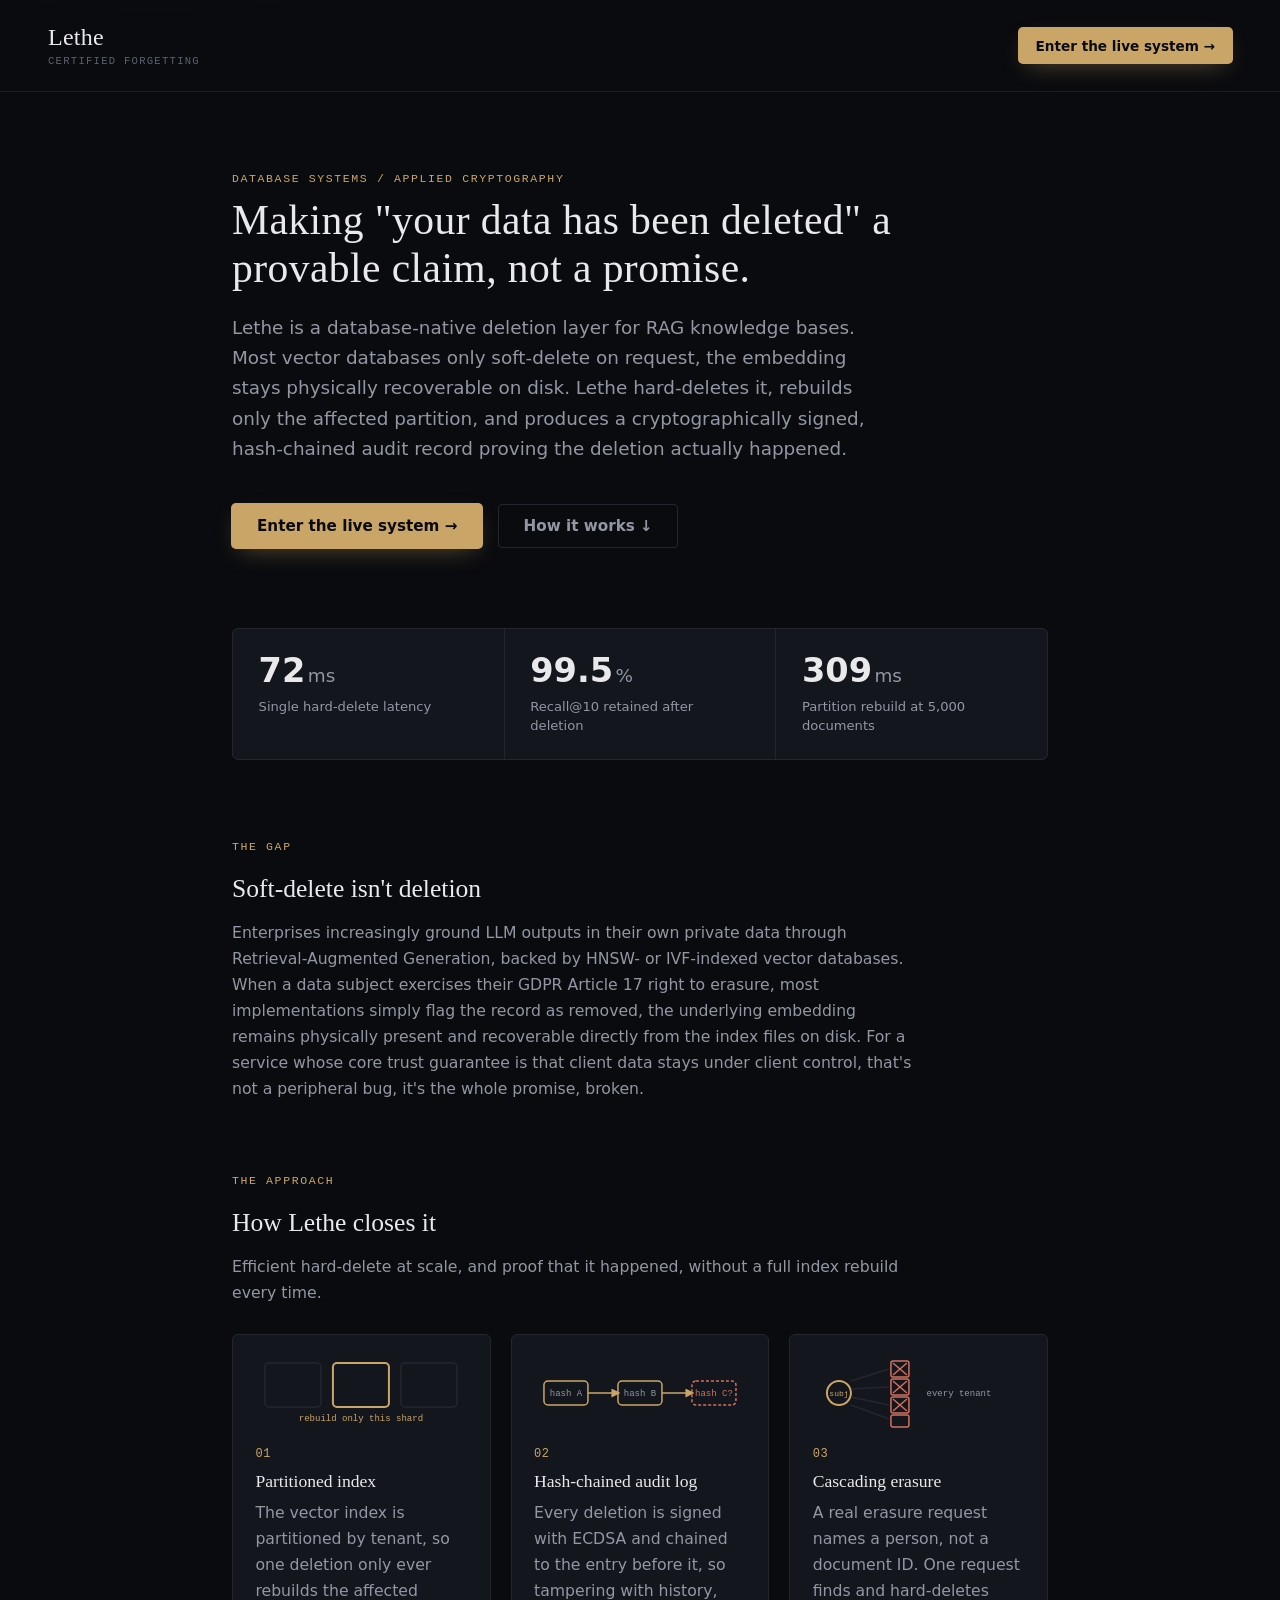
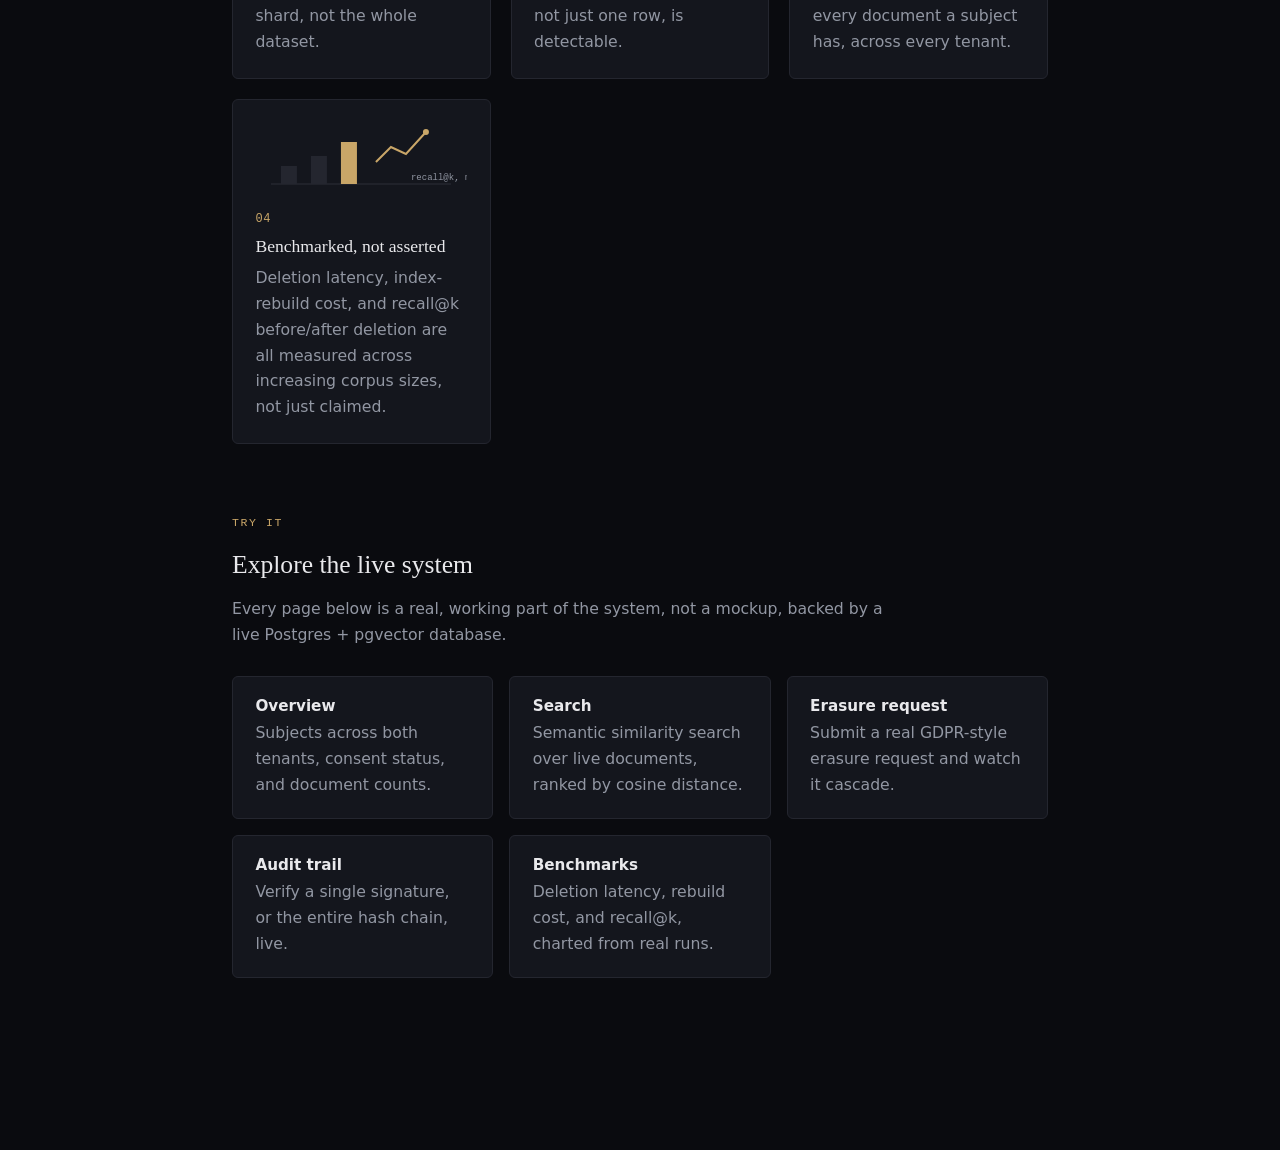
==== portfolio-demo/index.html @ 20ae3691 "Add visual hash chain, dramatic erasure flow, search prompts, chart explanations; add static mocked-" ====
<!DOCTYPE html>
<html lang="en">
<head>
<meta charset="UTF-8" />
<title>Lethe — Certified Forgetting</title>
<link rel="stylesheet" href="style.css" />
<style>
  html {
    scroll-behavior: smooth;
  }

  body {
    display: block;
  }

  #how-it-works {
    scroll-margin-top: 2rem;
  }

  .landing-bar {
    display: flex;
    justify-content: space-between;
    align-items: center;
    padding: 1.5rem 3rem;
    border-bottom: 1px solid var(--border-soft);
  }

  .landing-bar .brand-tag {
    border-top: none;
    padding-top: 0;
    margin-top: 0.25rem;
  }

  .landing {
    max-width: 880px;
    margin: 0 auto;
    padding: 5rem 2rem 6rem;
  }

  .landing h1 {
    font-size: 2.6rem;
    line-height: 1.15;
    margin-bottom: 1.25rem;
  }

  .landing .lede {
    font-size: 1.15rem;
    line-height: 1.65;
    color: var(--text-dim);
    max-width: 640px;
    margin-bottom: 2.5rem;
  }

  .cta-row {
    display: flex;
    gap: 1rem;
    align-items: center;
    margin-bottom: 5rem;
  }

  .cta-row button {
    padding: 0.75rem 1.5rem;
    font-size: 0.95rem;
  }

  .cta-primary {
    background: var(--accent) !important;
    color: #0a0b0f !important;
    border-color: var(--accent) !important;
    font-weight: 700 !important;
    box-shadow: 0 0 0 1px var(--accent), 0 8px 24px -8px rgba(201, 166, 104, 0.45);
    transition: transform 0.15s, box-shadow 0.15s;
  }

  .cta-primary:hover {
    transform: translateY(-1px);
    box-shadow: 0 0 0 1px var(--accent), 0 12px 28px -8px rgba(201, 166, 104, 0.6);
  }

  .cta-primary .arrow {
    display: inline-block;
    transition: transform 0.15s;
  }

  .cta-primary:hover .arrow {
    transform: translateX(3px);
  }

  .eyebrow {
    font-family: var(--font-mono);
    font-size: 0.72rem;
    letter-spacing: 0.14em;
    text-transform: uppercase;
    color: var(--accent);
    margin-bottom: 0.75rem;
  }

  .landing section {
    margin-bottom: 4.5rem;
  }

  .landing section h2 {
    font-family: var(--font-display);
    font-weight: 500;
    font-size: 1.6rem;
    margin-bottom: 1rem;
  }

  .landing section p {
    color: var(--text-dim);
    line-height: 1.65;
    font-size: 0.98rem;
    max-width: 680px;
  }

  .concept-grid {
    display: grid;
    grid-template-columns: repeat(auto-fit, minmax(220px, 1fr));
    gap: 1.25rem;
    margin-top: 1.75rem;
  }

  .concept-card {
    background: var(--panel);
    border: 1px solid var(--border);
    border-radius: 6px;
    padding: 1.4rem;
  }

  .concept-card .num {
    font-family: var(--font-mono);
    font-size: 0.75rem;
    color: var(--accent);
    letter-spacing: 0.05em;
  }

  .concept-card h3 {
    font-family: var(--font-display);
    font-weight: 500;
    font-size: 1.1rem;
    margin: 0.6rem 0 0.5rem;
  }

  .concept-card p {
    font-size: 0.88rem;
    color: var(--text-dim);
    margin: 0;
  }

  .concept-diagram {
    width: 100%;
    height: 72px;
    margin-bottom: 0.9rem;
  }

  .page-grid {
    display: grid;
    grid-template-columns: repeat(auto-fit, minmax(240px, 1fr));
    gap: 1rem;
    margin-top: 1.75rem;
  }

  .page-card {
    display: block;
    background: var(--panel);
    border: 1px solid var(--border);
    border-radius: 6px;
    padding: 1.25rem 1.4rem;
    text-decoration: none;
    transition: border-color 0.15s, transform 0.15s;
  }

  .page-card:hover {
    border-color: var(--accent-dim);
    transform: translateY(-1px);
  }

  .page-card h3 {
    font-family: var(--font-body);
    font-size: 0.95rem;
    font-weight: 600;
    color: var(--text);
    margin: 0 0 0.35rem;
  }

  .page-card p {
    font-size: 0.83rem;
    color: var(--text-dim);
    margin: 0;
    line-height: 1.5;
  }

  .stat-row {
    display: grid;
    grid-template-columns: repeat(auto-fit, minmax(180px, 1fr));
    gap: 1px;
    background: var(--border);
    border: 1px solid var(--border);
    border-radius: 6px;
    overflow: hidden;
    margin-bottom: 5rem;
  }

  .stat-tile {
    background: var(--panel);
    padding: 1.5rem 1.6rem;
  }

  .stat-value {
    font-family: var(--font-body);
    font-weight: 600;
    font-size: 2.1rem;
    color: var(--text);
    line-height: 1.1;
  }

  .stat-value .stat-unit {
    font-size: 1.15rem;
    color: var(--text-dim);
    font-weight: 500;
    margin-left: 0.15rem;
  }

  .stat-label {
    font-size: 0.82rem;
    color: var(--text-dim);
    margin-top: 0.5rem;
    line-height: 1.4;
  }

</style>
</head>
<body>
<div class="landing-bar">
  <div>
    <div class="brand-name">Lethe</div>
    <div class="brand-tag">Certified Forgetting</div>
  </div>
  <button class="cta-primary" onclick="window.location.href='overview.html'">Enter the live system <span class="arrow">→</span></button>
</div>

<div class="landing">
  <div class="eyebrow">Database systems / applied cryptography</div>
  <h1>Making "your data has been deleted" a provable claim, not a promise.</h1>
  <p class="lede">
    Lethe is a database-native deletion layer for RAG knowledge bases. Most vector databases only
    soft-delete on request, the embedding stays physically recoverable on disk. Lethe hard-deletes
    it, rebuilds only the affected partition, and produces a cryptographically signed, hash-chained
    audit record proving the deletion actually happened.
  </p>
  <div class="cta-row">
    <button class="cta-primary" onclick="window.location.href='overview.html'">Enter the live system <span class="arrow">→</span></button>
    <button class="secondary" onclick="window.location.href='#how-it-works'">How it works ↓</button>
  </div>

  <div class="stat-row">
    <div class="stat-tile">
      <div class="stat-value">72<span class="stat-unit">ms</span></div>
      <div class="stat-label">Single hard-delete latency</div>
    </div>
    <div class="stat-tile">
      <div class="stat-value">99.5<span class="stat-unit">%</span></div>
      <div class="stat-label">Recall@10 retained after deletion</div>
    </div>
    <div class="stat-tile">
      <div class="stat-value">309<span class="stat-unit">ms</span></div>
      <div class="stat-label">Partition rebuild at 5,000 documents</div>
    </div>
  </div>

  <section>
    <div class="eyebrow">The gap</div>
    <h2>Soft-delete isn't deletion</h2>
    <p>
      Enterprises increasingly ground LLM outputs in their own private data through
      Retrieval-Augmented Generation, backed by HNSW- or IVF-indexed vector databases. When a data
      subject exercises their GDPR Article 17 right to erasure, most implementations simply flag the
      record as removed, the underlying embedding remains physically present and recoverable
      directly from the index files on disk. For a service whose core trust guarantee is that client
      data stays under client control, that's not a peripheral bug, it's the whole promise, broken.
    </p>
  </section>

  <section id="how-it-works">
    <div class="eyebrow">The approach</div>
    <h2>How Lethe closes it</h2>
    <p>
      Efficient hard-delete at scale, and proof that it happened, without a full index rebuild every
      time.
    </p>
    <div class="concept-grid">
      <div class="concept-card">
        <svg class="concept-diagram" viewBox="0 0 200 72" fill="none">
          <rect x="4" y="6" width="56" height="44" rx="4" style="stroke:var(--border);stroke-width:1.5" />
          <rect x="72" y="6" width="56" height="44" rx="4" style="stroke:var(--accent);stroke-width:2" />
          <rect x="140" y="6" width="56" height="44" rx="4" style="stroke:var(--border);stroke-width:1.5" />
          <text x="100" y="64" text-anchor="middle" font-size="9" style="fill:var(--accent);font-family:var(--font-mono)">rebuild only this shard</text>
        </svg>
        <div class="num">01</div>
        <h3>Partitioned index</h3>
        <p>The vector index is partitioned by tenant, so one deletion only ever rebuilds the affected shard, not the whole dataset.</p>
      </div>
      <div class="concept-card">
        <svg class="concept-diagram" viewBox="0 0 200 72" fill="none">
          <rect x="4" y="24" width="44" height="24" rx="4" style="stroke:var(--accent);stroke-width:1.5" />
          <text x="26" y="39" text-anchor="middle" font-size="9" style="fill:var(--text-dim);font-family:var(--font-mono)">hash A</text>
          <line x1="48" y1="36" x2="76" y2="36" style="stroke:var(--accent);stroke-width:1.5" marker-end="url(#arrow2)" />
          <rect x="78" y="24" width="44" height="24" rx="4" style="stroke:var(--accent);stroke-width:1.5" />
          <text x="100" y="39" text-anchor="middle" font-size="9" style="fill:var(--text-dim);font-family:var(--font-mono)">hash B</text>
          <line x1="122" y1="36" x2="150" y2="36" style="stroke:var(--accent);stroke-width:1.5" marker-end="url(#arrow2)" />
          <rect x="152" y="24" width="44" height="24" rx="4" style="stroke:var(--bad);stroke-width:1.5;stroke-dasharray:3 2" />
          <text x="174" y="39" text-anchor="middle" font-size="9" style="fill:var(--bad);font-family:var(--font-mono)">hash C?</text>
          <defs>
            <marker id="arrow2" markerWidth="6" markerHeight="6" refX="3" refY="3" orient="auto">
              <path d="M0,0 L6,3 L0,6 Z" style="fill:var(--accent)" />
            </marker>
          </defs>
        </svg>
        <div class="num">02</div>
        <h3>Hash-chained audit log</h3>
        <p>Every deletion is signed with ECDSA and chained to the entry before it, so tampering with history, not just one row, is detectable.</p>
      </div>
      <div class="concept-card">
        <svg class="concept-diagram" viewBox="0 0 200 72" fill="none">
          <circle cx="20" cy="36" r="12" style="stroke:var(--accent);stroke-width:2" />
          <text x="20" y="39" text-anchor="middle" font-size="8" style="fill:var(--accent);font-family:var(--font-mono)">subj</text>
          <line x1="32" y1="24" x2="70" y2="12" style="stroke:var(--border);stroke-width:1.5" />
          <line x1="32" y1="32" x2="70" y2="30" style="stroke:var(--border);stroke-width:1.5" />
          <line x1="32" y1="40" x2="70" y2="48" style="stroke:var(--border);stroke-width:1.5" />
          <line x1="32" y1="48" x2="70" y2="62" style="stroke:var(--border);stroke-width:1.5" />
          <g style="stroke:var(--bad);stroke-width:1.5">
            <rect x="72" y="4" width="18" height="16" rx="2" />
            <rect x="72" y="22" width="18" height="16" rx="2" />
            <rect x="72" y="40" width="18" height="16" rx="2" />
            <rect x="72" y="58" width="18" height="12" rx="2" />
          </g>
          <g style="stroke:var(--bad);stroke-width:1.5">
            <line x1="74" y1="6" x2="88" y2="18" /><line x1="88" y1="6" x2="74" y2="18" />
            <line x1="74" y1="24" x2="88" y2="36" /><line x1="88" y1="24" x2="74" y2="36" />
            <line x1="74" y1="42" x2="88" y2="54" /><line x1="88" y1="42" x2="74" y2="54" />
          </g>
          <text x="140" y="39" text-anchor="middle" font-size="9" style="fill:var(--text-dim);font-family:var(--font-mono)">every tenant</text>
        </svg>
        <div class="num">03</div>
        <h3>Cascading erasure</h3>
        <p>A real erasure request names a person, not a document ID. One request finds and hard-deletes every document a subject has, across every tenant.</p>
      </div>
      <div class="concept-card">
        <svg class="concept-diagram" viewBox="0 0 200 72" fill="none">
          <line x1="10" y1="62" x2="190" y2="62" style="stroke:var(--border);stroke-width:1.5" />
          <rect x="20" y="44" width="16" height="18" style="fill:var(--border)" />
          <rect x="50" y="34" width="16" height="28" style="fill:var(--border)" />
          <rect x="80" y="20" width="16" height="42" style="fill:var(--accent)" />
          <path d="M115 40 L130 25 L145 32 L165 10" style="stroke:var(--accent);stroke-width:2" />
          <circle cx="165" cy="10" r="3" style="fill:var(--accent)" />
          <text x="150" y="58" font-size="9" style="fill:var(--text-dim);font-family:var(--font-mono)">recall@k, measured</text>
        </svg>
        <div class="num">04</div>
        <h3>Benchmarked, not asserted</h3>
        <p>Deletion latency, index-rebuild cost, and recall@k before/after deletion are all measured across increasing corpus sizes, not just claimed.</p>
      </div>
    </div>
  </section>

  <section>
    <div class="eyebrow">Try it</div>
    <h2>Explore the live system</h2>
    <p>Every page below is a real, working part of the system, not a mockup, backed by a live Postgres + pgvector database.</p>
    <div class="page-grid">
      <a class="page-card" href="overview.html">
        <h3>Overview</h3>
        <p>Subjects across both tenants, consent status, and document counts.</p>
      </a>
      <a class="page-card" href="search.html">
        <h3>Search</h3>
        <p>Semantic similarity search over live documents, ranked by cosine distance.</p>
      </a>
      <a class="page-card" href="erasure.html">
        <h3>Erasure request</h3>
        <p>Submit a real GDPR-style erasure request and watch it cascade.</p>
      </a>
      <a class="page-card" href="audit.html">
        <h3>Audit trail</h3>
        <p>Verify a single signature, or the entire hash chain, live.</p>
      </a>
      <a class="page-card" href="benchmarks.html">
        <h3>Benchmarks</h3>
        <p>Deletion latency, rebuild cost, and recall@k, charted from real runs.</p>
      </a>
    </div>
  </section>
</div>
</body>
</html>
---- portfolio-demo/style.css ----
:root {
  --bg: #0a0b0f;
  --bg-elevated: #111319;
  --panel: #14161d;
  --border: #24262f;
  --border-soft: #1b1d25;
  --text: #e9e9ec;
  --text-dim: #9297a3;
  --text-faint: #5c6170;
  --accent: #c9a668;
  --accent-dim: #8a7248;
  --accent-soft: rgba(201, 166, 104, 0.12);
  --accent-soft-strong: rgba(201, 166, 104, 0.2);
  --good: #6fbf8e;
  --good-soft: rgba(111, 191, 142, 0.12);
  --bad: #d1705f;
  --bad-soft: rgba(209, 112, 95, 0.12);
  --unknown: #7c8394;

  --font-display: ui-serif, Georgia, "Iowan Old Style", "Times New Roman", serif;
  --font-body: -apple-system, "Segoe UI", system-ui, sans-serif;
  --font-mono: ui-monospace, "Cascadia Mono", "SF Mono", Consolas, monospace;
}

* {
  box-sizing: border-box;
}

html, body {
  min-height: 100%;
}

body {
  margin: 0;
  background:
    radial-gradient(ellipse 900px 500px at 12% -10%, rgba(201, 166, 104, 0.05), transparent 60%),
    var(--bg);
  color: var(--text);
  font-family: var(--font-body);
  display: flex;
  min-height: 100vh;
}

/* Sidebar */

.sidebar {
  width: 232px;
  flex-shrink: 0;
  border-right: 1px solid var(--border-soft);
  background: var(--bg-elevated);
  position: sticky;
  top: 0;
  align-self: flex-start;
  height: 100vh;
  padding: 1.75rem 1.5rem;
  display: flex;
  flex-direction: column;
  gap: 2.5rem;
}

.brand-link {
  text-decoration: none;
}

.brand-name {
  font-family: var(--font-display);
  font-size: 1.5rem;
  color: var(--text);
  letter-spacing: 0.01em;
  transition: color 0.15s;
}

.brand-link:hover .brand-name {
  color: var(--accent);
}

.brand-tag {
  font-family: var(--font-mono);
  font-size: 0.66rem;
  letter-spacing: 0.12em;
  text-transform: uppercase;
  color: var(--text-faint);
  margin-top: 0.4rem;
  padding-top: 0.6rem;
  border-top: 1px solid var(--border-soft);
}

nav.side-nav {
  display: flex;
  flex-direction: column;
  gap: 0.15rem;
}

nav.side-nav a {
  color: var(--text-dim);
  text-decoration: none;
  font-size: 0.87rem;
  padding: 0.5rem 0.7rem;
  border-radius: 4px;
  border-left: 2px solid transparent;
  transition: color 0.15s, border-color 0.15s, background 0.15s;
}

nav.side-nav a:hover {
  color: var(--text);
  background: var(--panel);
}

nav.side-nav a.active {
  color: var(--accent);
  border-left-color: var(--accent);
  background: var(--accent-soft);
}

/* Main content */

main {
  flex: 1;
  min-width: 0;
  padding: 3rem 3rem 4rem;
  max-width: 960px;
}

h1 {
  font-family: var(--font-display);
  font-weight: 500;
  font-size: 1.6rem;
  margin: 0 0 0.4rem;
  letter-spacing: 0.01em;
}

p.subtitle {
  color: var(--text-dim);
  margin: 0 0 2rem;
  font-size: 0.95rem;
  max-width: 620px;
  line-height: 1.55;
}

.panel {
  background: var(--panel);
  border: 1px solid var(--border);
  border-radius: 6px;
  padding: 1.5rem;
  margin-bottom: 1.5rem;
}

.panel h2 {
  font-family: var(--font-display);
  font-weight: 500;
  font-size: 1.05rem;
  margin: 0 0 1rem;
  color: var(--text);
}

/* Tables */

table {
  width: 100%;
  border-collapse: collapse;
}

th {
  text-align: left;
  font-family: var(--font-body);
  font-size: 0.7rem;
  letter-spacing: 0.08em;
  text-transform: uppercase;
  color: var(--text-faint);
  font-weight: 600;
  padding: 0 0.6rem 0.6rem;
  border-bottom: 1px solid var(--border);
}

td {
  padding: 0.65rem 0.6rem;
  border-bottom: 1px solid var(--border-soft);
  font-size: 0.88rem;
  word-break: break-all;
  vertical-align: top;
}

td.mono, span.mono {
  font-family: var(--font-mono);
  font-size: 0.78rem;
  color: var(--text-dim);
}

tr:last-child td {
  border-bottom: none;
}

/* Form controls */

select, input[type="text"] {
  background: var(--bg-elevated);
  color: var(--text);
  border: 1px solid var(--border);
  border-radius: 4px;
  padding: 0.55rem 0.75rem;
  font-size: 0.88rem;
  font-family: var(--font-body);
}

select:focus, input[type="text"]:focus {
  outline: none;
  border-color: var(--accent-dim);
}

button {
  font-family: var(--font-body);
  font-size: 0.85rem;
  font-weight: 600;
  padding: 0.55rem 1rem;
  border-radius: 4px;
  border: 1px solid var(--accent-dim);
  background: var(--accent-soft);
  color: var(--accent);
  cursor: pointer;
  transition: background 0.15s, border-color 0.15s;
}

button:hover {
  background: var(--accent-soft-strong);
}

button.secondary {
  background: transparent;
  border-color: var(--border);
  color: var(--text-dim);
}

button.secondary:hover {
  border-color: var(--text-faint);
  color: var(--text);
}

button.danger {
  background: transparent;
  border-color: var(--bad);
  color: var(--bad);
}

button.danger:hover {
  background: var(--bad-soft);
}

/* Status badges: a small dot, not a filled pill */

.badge {
  display: inline-flex;
  align-items: center;
  gap: 0.4rem;
  font-family: var(--font-body);
  font-size: 0.78rem;
  font-weight: 600;
  letter-spacing: 0.01em;
  color: var(--text-dim);
}

.badge::before {
  content: "";
  width: 6px;
  height: 6px;
  border-radius: 50%;
  background: var(--unknown);
  flex-shrink: 0;
}

.badge.good {
  color: var(--good);
}

.badge.good::before {
  background: var(--good);
}

.badge.bad {
  color: var(--bad);
}

.badge.bad::before {
  background: var(--bad);
}

.badge.unknown {
  color: var(--text-faint);
}

.badge.unknown::before {
  background: var(--text-faint);
}

.status-line {
  color: var(--text-dim);
  font-size: 0.85rem;
  margin-top: 0.85rem;
}

.status-line a {
  color: var(--accent);
}

canvas {
  max-width: 100%;
}

.form-row {
  display: flex;
  gap: 0.75rem;
  align-items: center;
  flex-wrap: wrap;
  margin-bottom: 0.9rem;
}

.form-row input[type="text"] {
  flex: 1;
  min-width: 240px;
}
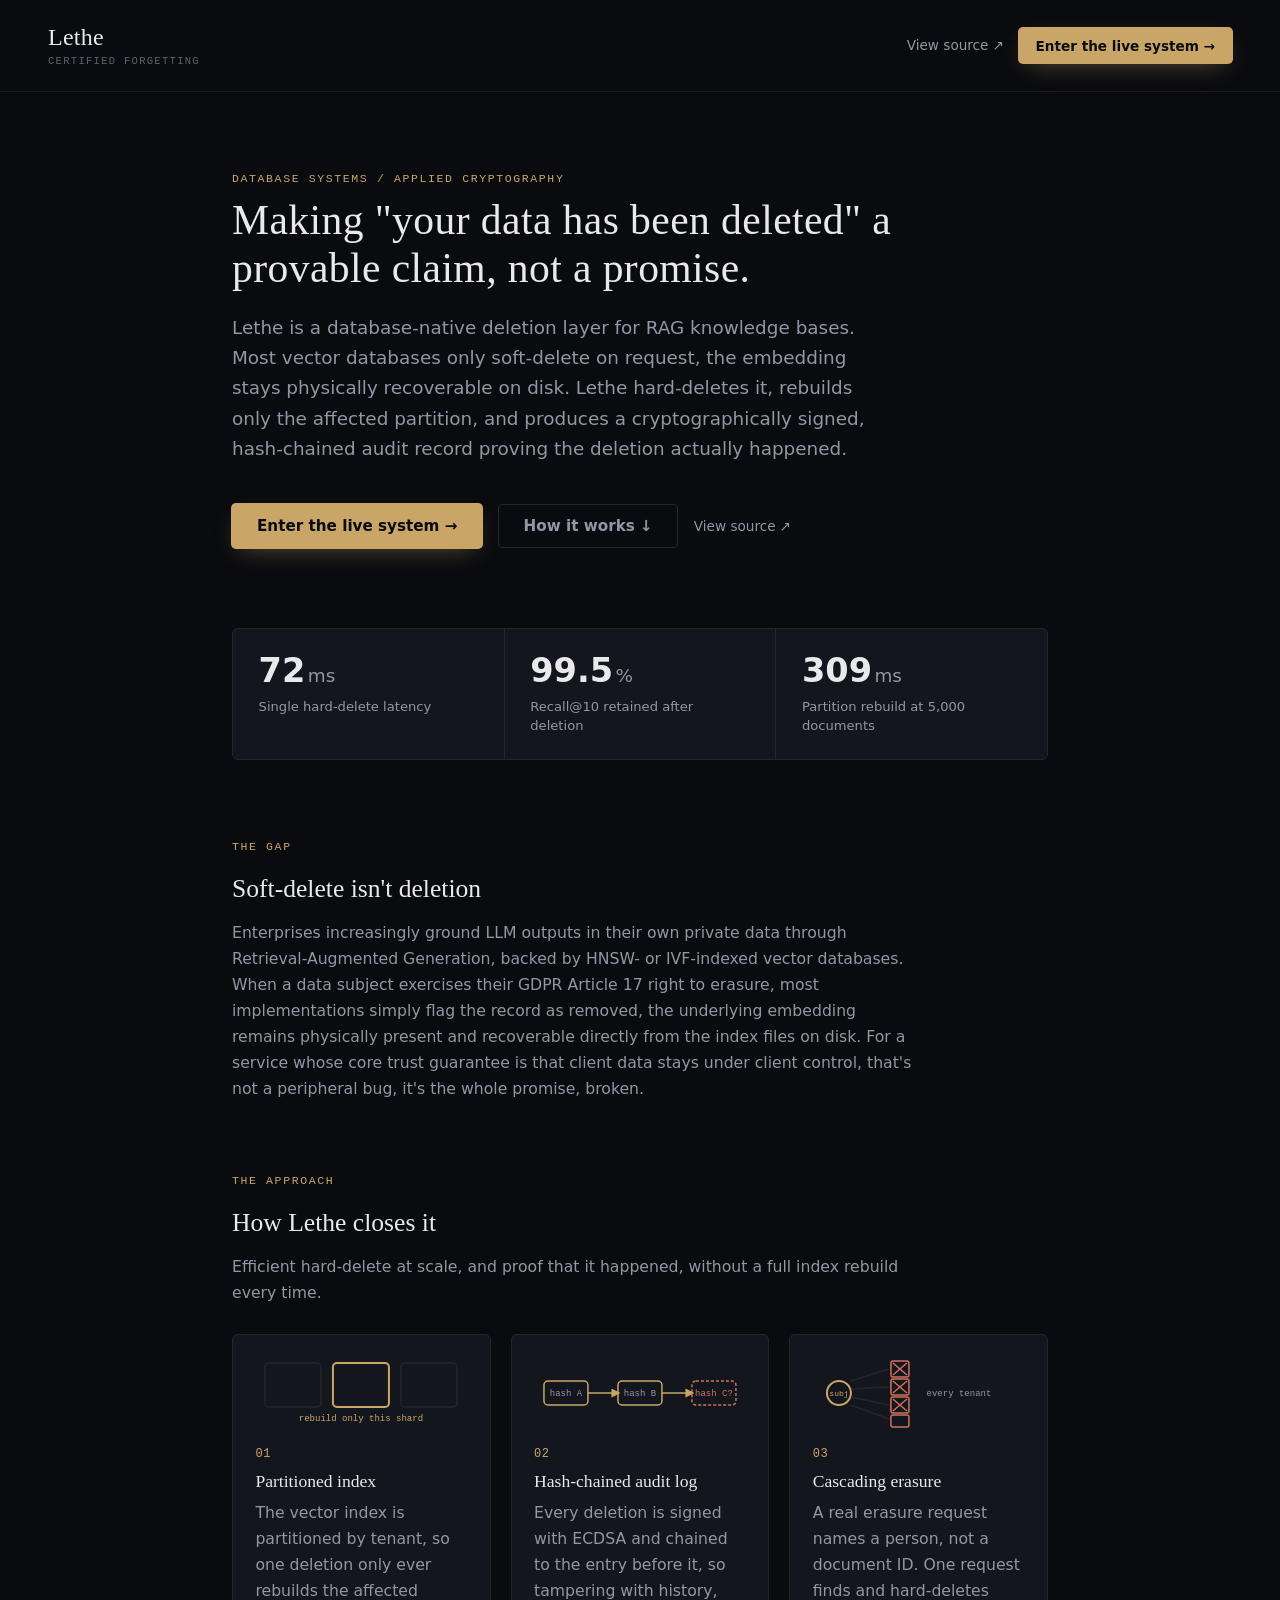
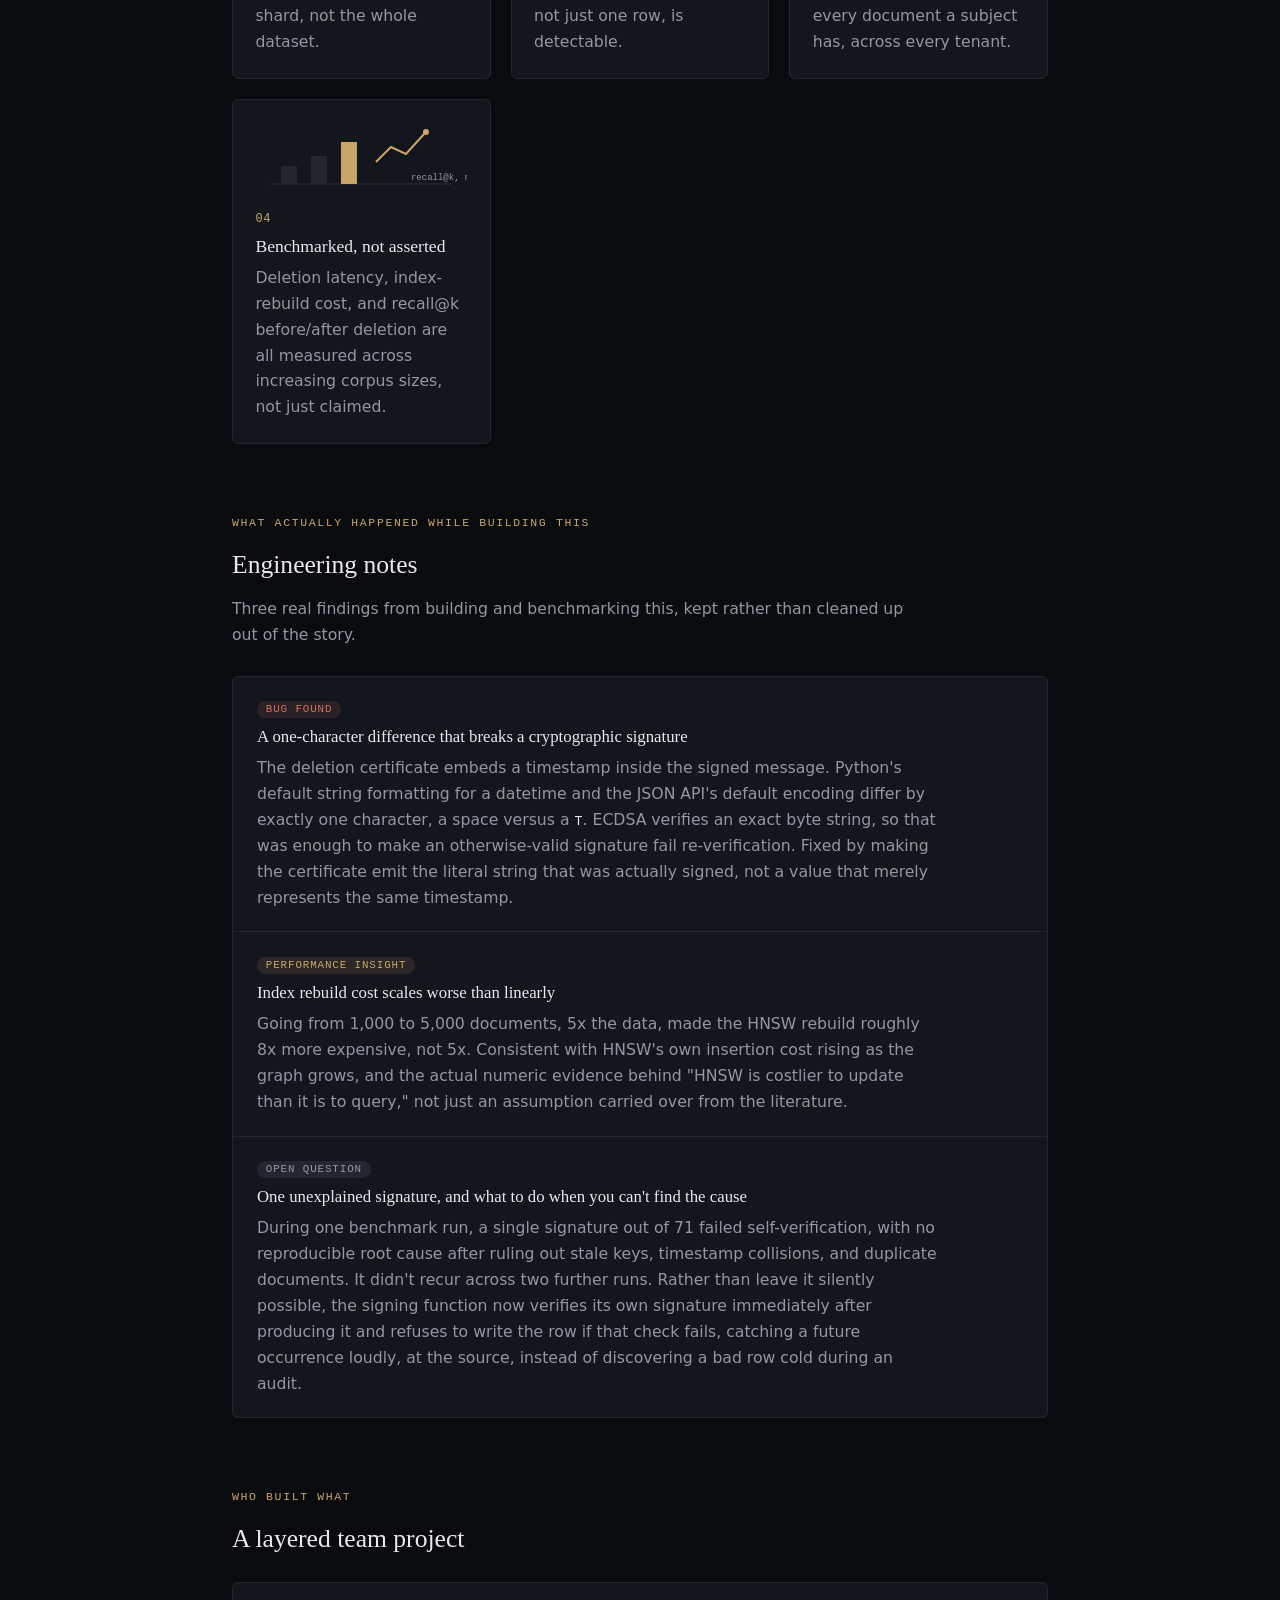
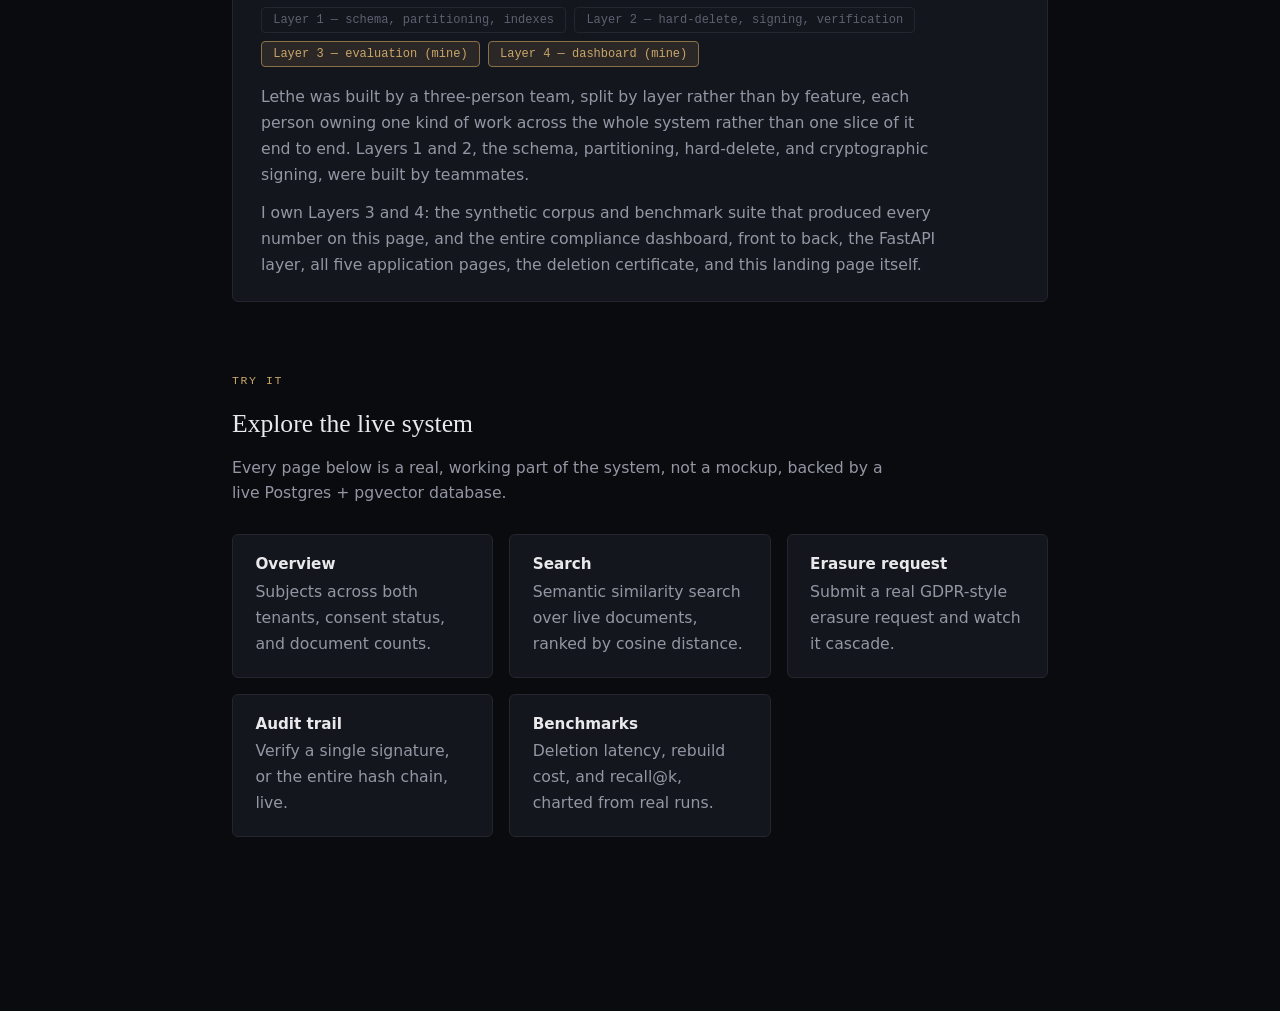
==== commit 44e8fa28: "Add source link, team attribution, real engineering findings, link metadata, and mobile breakpoint" ====
--- a/portfolio-demo/index.html
+++ b/portfolio-demo/index.html
@@ -2,7 +2,14 @@
 <html lang="en">
 <head>
 <meta charset="UTF-8" />
+<meta name="viewport" content="width=device-width, initial-scale=1" />
 <title>Lethe — Certified Forgetting</title>
+<meta name="description" content="A database-native deletion layer that hard-deletes from a vector index and produces a cryptographically signed, hash-chained audit record proving it happened." />
+<meta property="og:title" content="Lethe — Certified Forgetting" />
+<meta property="og:description" content="Making 'your data has been deleted' a provable claim, not a promise. Partitioned hard-delete, hash-chained audit log, live demo." />
+<meta property="og:type" content="website" />
+<meta name="twitter:card" content="summary" />
+<link rel="icon" href="data:image/svg+xml,%3Csvg xmlns='http://www.w3.org/2000/svg' viewBox='0 0 100 100'%3E%3Ctext y='.9em' font-size='90'%3E%F0%9F%94%97%3C/text%3E%3C/svg%3E" />
 <link rel="stylesheet" href="style.css" />
 <style>
   html {
@@ -77,6 +84,20 @@
     box-shadow: 0 0 0 1px var(--accent), 0 12px 28px -8px rgba(201, 166, 104, 0.6);
   }
 
+  .source-link {
+    color: var(--text-dim);
+    text-decoration: none;
+    font-size: 0.85rem;
+    font-weight: 500;
+    border-bottom: 1px solid transparent;
+    transition: color 0.15s, border-color 0.15s;
+  }
+
+  .source-link:hover {
+    color: var(--text);
+    border-color: var(--text-dim);
+  }
+
   .cta-primary .arrow {
     display: inline-block;
     transition: transform 0.15s;
@@ -151,6 +172,97 @@
     width: 100%;
     height: 72px;
     margin-bottom: 0.9rem;
+  }
+
+  .finding-list {
+    display: flex;
+    flex-direction: column;
+    gap: 1px;
+    background: var(--border);
+    border: 1px solid var(--border);
+    border-radius: 6px;
+    overflow: hidden;
+    margin-top: 1.75rem;
+  }
+
+  .finding {
+    background: var(--panel);
+    padding: 1.3rem 1.5rem;
+  }
+
+  .finding-tag {
+    display: inline-block;
+    font-family: var(--font-mono);
+    font-size: 0.68rem;
+    letter-spacing: 0.08em;
+    text-transform: uppercase;
+    padding: 0.15rem 0.55rem;
+    border-radius: 999px;
+    margin-bottom: 0.6rem;
+  }
+
+  .finding-tag.bug { background: rgba(209, 112, 95, 0.12); color: var(--bad); }
+  .finding-tag.open { background: rgba(124, 131, 148, 0.15); color: var(--text-dim); }
+  .finding-tag.perf { background: var(--accent-soft); color: var(--accent); }
+
+  .finding h3 {
+    font-family: var(--font-display);
+    font-weight: 500;
+    font-size: 1.05rem;
+    margin: 0 0 0.5rem;
+  }
+
+  .finding p {
+    font-size: 0.9rem;
+    color: var(--text-dim);
+    line-height: 1.6;
+    margin: 0;
+    max-width: 100%;
+  }
+
+  .finding code {
+    font-family: var(--font-mono);
+    font-size: 0.85em;
+    color: var(--text);
+  }
+
+  .attribution {
+    background: var(--panel);
+    border: 1px solid var(--border);
+    border-radius: 6px;
+    padding: 1.5rem 1.75rem;
+    margin-top: 1.75rem;
+  }
+
+  .attribution p {
+    color: var(--text-dim);
+    font-size: 0.92rem;
+    line-height: 1.65;
+    margin: 0 0 0.75rem;
+  }
+
+  .attribution p:last-child { margin-bottom: 0; }
+
+  .layer-row {
+    display: flex;
+    flex-wrap: wrap;
+    gap: 0.5rem;
+    margin-bottom: 1.1rem;
+  }
+
+  .layer-pill {
+    font-family: var(--font-mono);
+    font-size: 0.75rem;
+    padding: 0.3rem 0.7rem;
+    border-radius: 4px;
+    border: 1px solid var(--border);
+    color: var(--text-faint);
+  }
+
+  .layer-pill.mine {
+    border-color: var(--accent-dim);
+    color: var(--accent);
+    background: var(--accent-soft);
   }
 
   .page-grid {
@@ -236,7 +348,10 @@
     <div class="brand-name">Lethe</div>
     <div class="brand-tag">Certified Forgetting</div>
   </div>
-  <button class="cta-primary" onclick="window.location.href='overview.html'">Enter the live system <span class="arrow">→</span></button>
+  <div style="display:flex;gap:0.9rem;align-items:center;">
+    <a href="https://github.com/devyanibishnoi/lethe" target="_blank" rel="noopener" class="source-link">View source ↗</a>
+    <button class="cta-primary" onclick="window.location.href='overview.html'">Enter the live system <span class="arrow">→</span></button>
+  </div>
 </div>
 
 <div class="landing">
@@ -251,6 +366,7 @@
   <div class="cta-row">
     <button class="cta-primary" onclick="window.location.href='overview.html'">Enter the live system <span class="arrow">→</span></button>
     <button class="secondary" onclick="window.location.href='#how-it-works'">How it works ↓</button>
+    <a href="https://github.com/devyanibishnoi/lethe" target="_blank" rel="noopener" class="source-link">View source ↗</a>
   </div>
 
   <div class="stat-row">
@@ -359,6 +475,44 @@
         <h3>Benchmarked, not asserted</h3>
         <p>Deletion latency, index-rebuild cost, and recall@k before/after deletion are all measured across increasing corpus sizes, not just claimed.</p>
       </div>
+    </div>
+  </section>
+
+  <section>
+    <div class="eyebrow">What actually happened while building this</div>
+    <h2>Engineering notes</h2>
+    <p>Three real findings from building and benchmarking this, kept rather than cleaned up out of the story.</p>
+    <div class="finding-list">
+      <div class="finding">
+        <span class="finding-tag bug">Bug found</span>
+        <h3>A one-character difference that breaks a cryptographic signature</h3>
+        <p>The deletion certificate embeds a timestamp inside the signed message. Python's default string formatting for a datetime and the JSON API's default encoding differ by exactly one character, a space versus a <code>T</code>. ECDSA verifies an exact byte string, so that was enough to make an otherwise-valid signature fail re-verification. Fixed by making the certificate emit the literal string that was actually signed, not a value that merely represents the same timestamp.</p>
+      </div>
+      <div class="finding">
+        <span class="finding-tag perf">Performance insight</span>
+        <h3>Index rebuild cost scales worse than linearly</h3>
+        <p>Going from 1,000 to 5,000 documents, 5x the data, made the HNSW rebuild roughly 8x more expensive, not 5x. Consistent with HNSW's own insertion cost rising as the graph grows, and the actual numeric evidence behind "HNSW is costlier to update than it is to query," not just an assumption carried over from the literature.</p>
+      </div>
+      <div class="finding">
+        <span class="finding-tag open">Open question</span>
+        <h3>One unexplained signature, and what to do when you can't find the cause</h3>
+        <p>During one benchmark run, a single signature out of 71 failed self-verification, with no reproducible root cause after ruling out stale keys, timestamp collisions, and duplicate documents. It didn't recur across two further runs. Rather than leave it silently possible, the signing function now verifies its own signature immediately after producing it and refuses to write the row if that check fails, catching a future occurrence loudly, at the source, instead of discovering a bad row cold during an audit.</p>
+      </div>
+    </div>
+  </section>
+
+  <section>
+    <div class="eyebrow">Who built what</div>
+    <h2>A layered team project</h2>
+    <div class="attribution">
+      <div class="layer-row">
+        <span class="layer-pill">Layer 1 — schema, partitioning, indexes</span>
+        <span class="layer-pill">Layer 2 — hard-delete, signing, verification</span>
+        <span class="layer-pill mine">Layer 3 — evaluation (mine)</span>
+        <span class="layer-pill mine">Layer 4 — dashboard (mine)</span>
+      </div>
+      <p>Lethe was built by a three-person team, split by layer rather than by feature, each person owning one kind of work across the whole system rather than one slice of it end to end. Layers 1 and 2, the schema, partitioning, hard-delete, and cryptographic signing, were built by teammates.</p>
+      <p>I own Layers 3 and 4: the synthetic corpus and benchmark suite that produced every number on this page, and the entire compliance dashboard, front to back, the FastAPI layer, all five application pages, the deletion certificate, and this landing page itself.</p>
     </div>
   </section>
 
--- a/portfolio-demo/style.css
+++ b/portfolio-demo/style.css
@@ -317,3 +317,48 @@
   flex: 1;
   min-width: 240px;
 }
+
+/* Below this width, the fixed 232px sidebar leaves barely any room for
+   content (on a 390px phone, less than half the screen), so it collapses
+   into a horizontal top bar instead of staying pinned on the left. */
+@media (max-width: 720px) {
+  body {
+    flex-direction: column;
+  }
+
+  .sidebar {
+    width: 100%;
+    height: auto;
+    position: static;
+    flex-direction: row;
+    align-items: center;
+    justify-content: space-between;
+    flex-wrap: wrap;
+    padding: 1rem 1.25rem;
+    gap: 0.75rem;
+    border-right: none;
+    border-bottom: 1px solid var(--border-soft);
+  }
+
+  .brand-tag {
+    border-top: none;
+    padding-top: 0;
+    margin-top: 0.15rem;
+  }
+
+  nav.side-nav {
+    flex-direction: row;
+    flex-wrap: wrap;
+    gap: 0.25rem;
+  }
+
+  nav.side-nav a {
+    padding: 0.35rem 0.6rem;
+    font-size: 0.82rem;
+  }
+
+  main {
+    padding: 1.5rem 1.25rem 3rem;
+    max-width: 100%;
+  }
+}
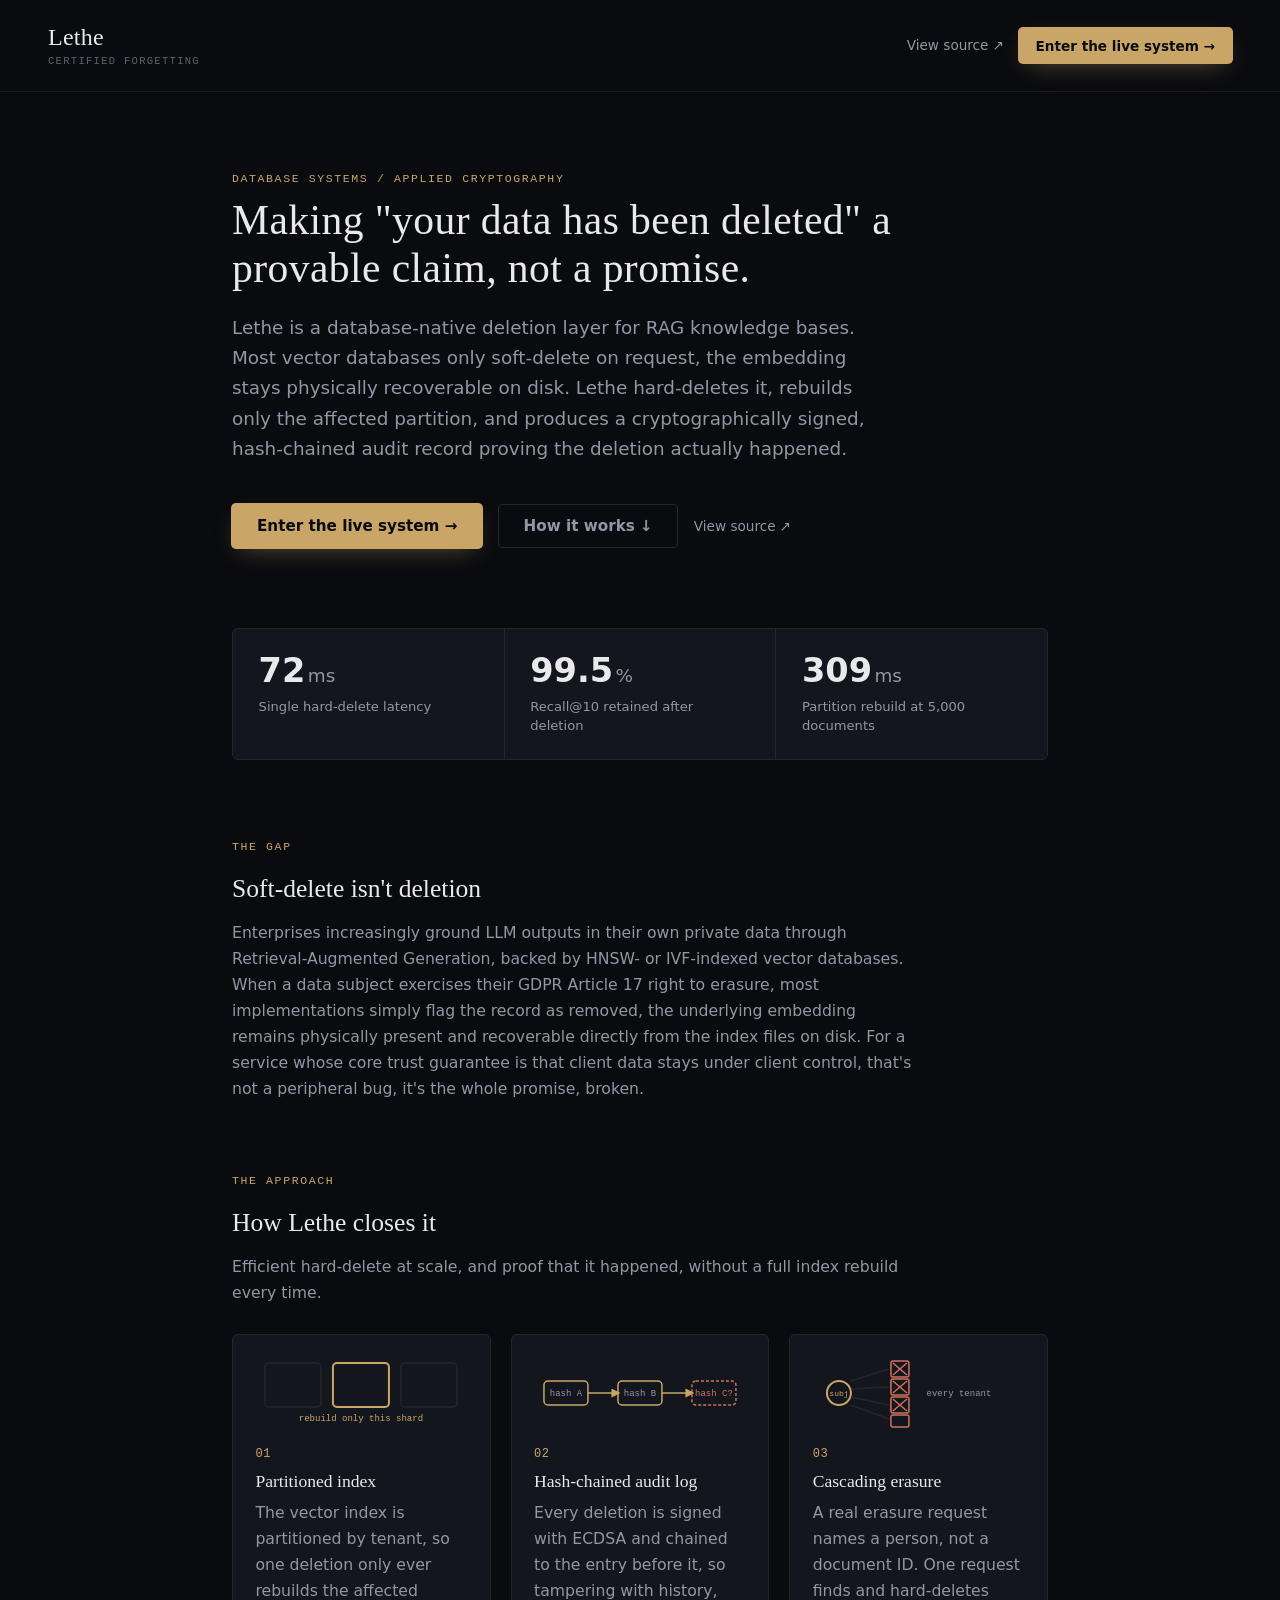
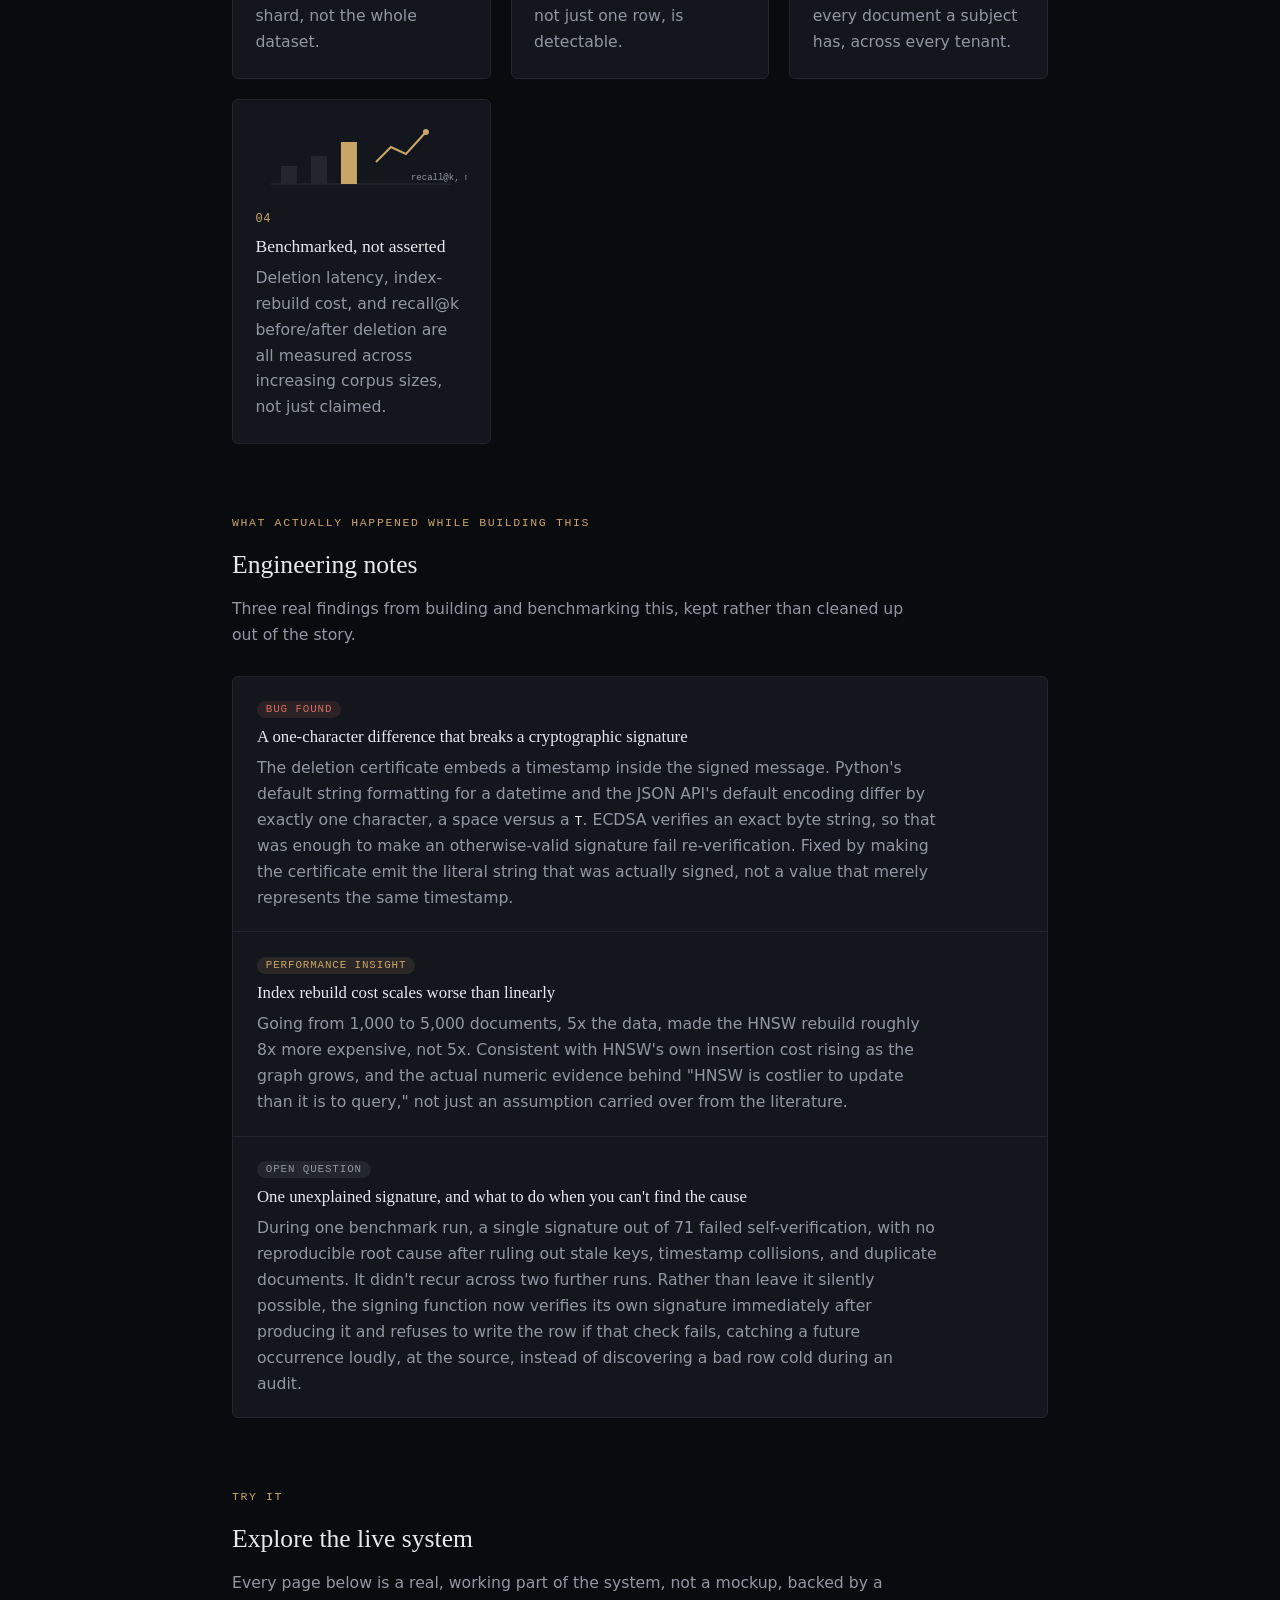
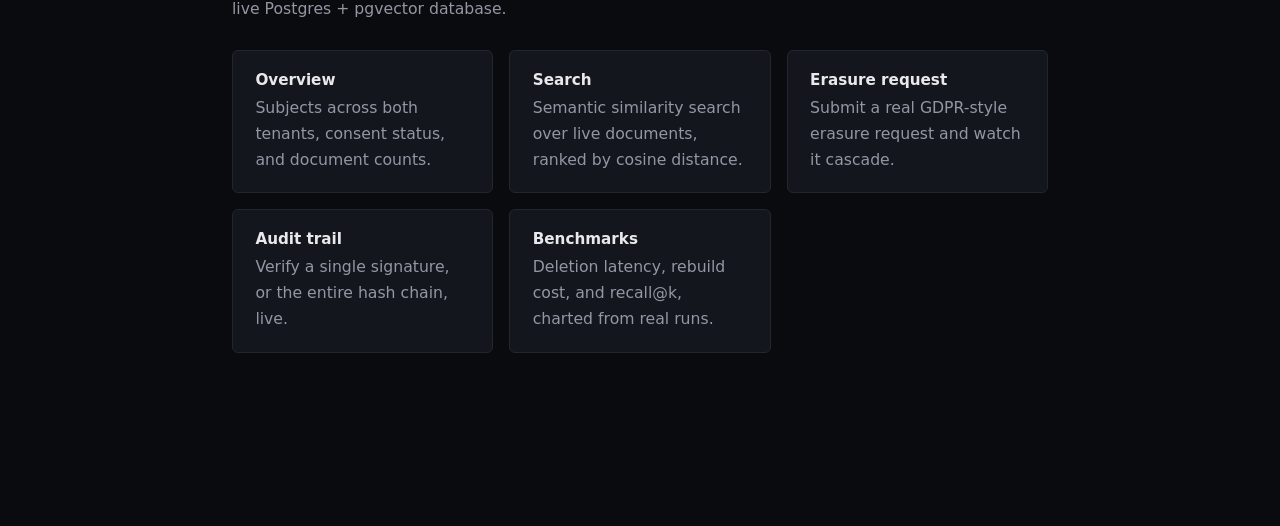
==== commit 763b65a0: "Remove attribution section from landing page" ====
--- a/portfolio-demo/index.html
+++ b/portfolio-demo/index.html
@@ -224,45 +224,6 @@
     font-family: var(--font-mono);
     font-size: 0.85em;
     color: var(--text);
-  }
-
-  .attribution {
-    background: var(--panel);
-    border: 1px solid var(--border);
-    border-radius: 6px;
-    padding: 1.5rem 1.75rem;
-    margin-top: 1.75rem;
-  }
-
-  .attribution p {
-    color: var(--text-dim);
-    font-size: 0.92rem;
-    line-height: 1.65;
-    margin: 0 0 0.75rem;
-  }
-
-  .attribution p:last-child { margin-bottom: 0; }
-
-  .layer-row {
-    display: flex;
-    flex-wrap: wrap;
-    gap: 0.5rem;
-    margin-bottom: 1.1rem;
-  }
-
-  .layer-pill {
-    font-family: var(--font-mono);
-    font-size: 0.75rem;
-    padding: 0.3rem 0.7rem;
-    border-radius: 4px;
-    border: 1px solid var(--border);
-    color: var(--text-faint);
-  }
-
-  .layer-pill.mine {
-    border-color: var(--accent-dim);
-    color: var(--accent);
-    background: var(--accent-soft);
   }
 
   .page-grid {
@@ -498,21 +459,6 @@
         <h3>One unexplained signature, and what to do when you can't find the cause</h3>
         <p>During one benchmark run, a single signature out of 71 failed self-verification, with no reproducible root cause after ruling out stale keys, timestamp collisions, and duplicate documents. It didn't recur across two further runs. Rather than leave it silently possible, the signing function now verifies its own signature immediately after producing it and refuses to write the row if that check fails, catching a future occurrence loudly, at the source, instead of discovering a bad row cold during an audit.</p>
       </div>
-    </div>
-  </section>
-
-  <section>
-    <div class="eyebrow">Who built what</div>
-    <h2>A layered team project</h2>
-    <div class="attribution">
-      <div class="layer-row">
-        <span class="layer-pill">Layer 1 — schema, partitioning, indexes</span>
-        <span class="layer-pill">Layer 2 — hard-delete, signing, verification</span>
-        <span class="layer-pill mine">Layer 3 — evaluation (mine)</span>
-        <span class="layer-pill mine">Layer 4 — dashboard (mine)</span>
-      </div>
-      <p>Lethe was built by a three-person team, split by layer rather than by feature, each person owning one kind of work across the whole system rather than one slice of it end to end. Layers 1 and 2, the schema, partitioning, hard-delete, and cryptographic signing, were built by teammates.</p>
-      <p>I own Layers 3 and 4: the synthetic corpus and benchmark suite that produced every number on this page, and the entire compliance dashboard, front to back, the FastAPI layer, all five application pages, the deletion certificate, and this landing page itself.</p>
     </div>
   </section>
 
--- a/portfolio-demo/style.css
+++ b/portfolio-demo/style.css
@@ -301,6 +301,25 @@
   color: var(--accent);
 }
 
+.cert-link {
+  display: inline-block;
+  margin-top: 1.1rem;
+  padding: 0.55rem 1rem;
+  border: 1px solid var(--accent-dim);
+  background: var(--accent-soft);
+  border-radius: 4px;
+  color: var(--accent);
+  text-decoration: none;
+  font-size: 0.85rem;
+  font-weight: 600;
+  transition: background 0.15s, border-color 0.15s;
+}
+
+.cert-link:hover {
+  background: var(--accent-soft-strong);
+  border-color: var(--accent);
+}
+
 canvas {
   max-width: 100%;
 }
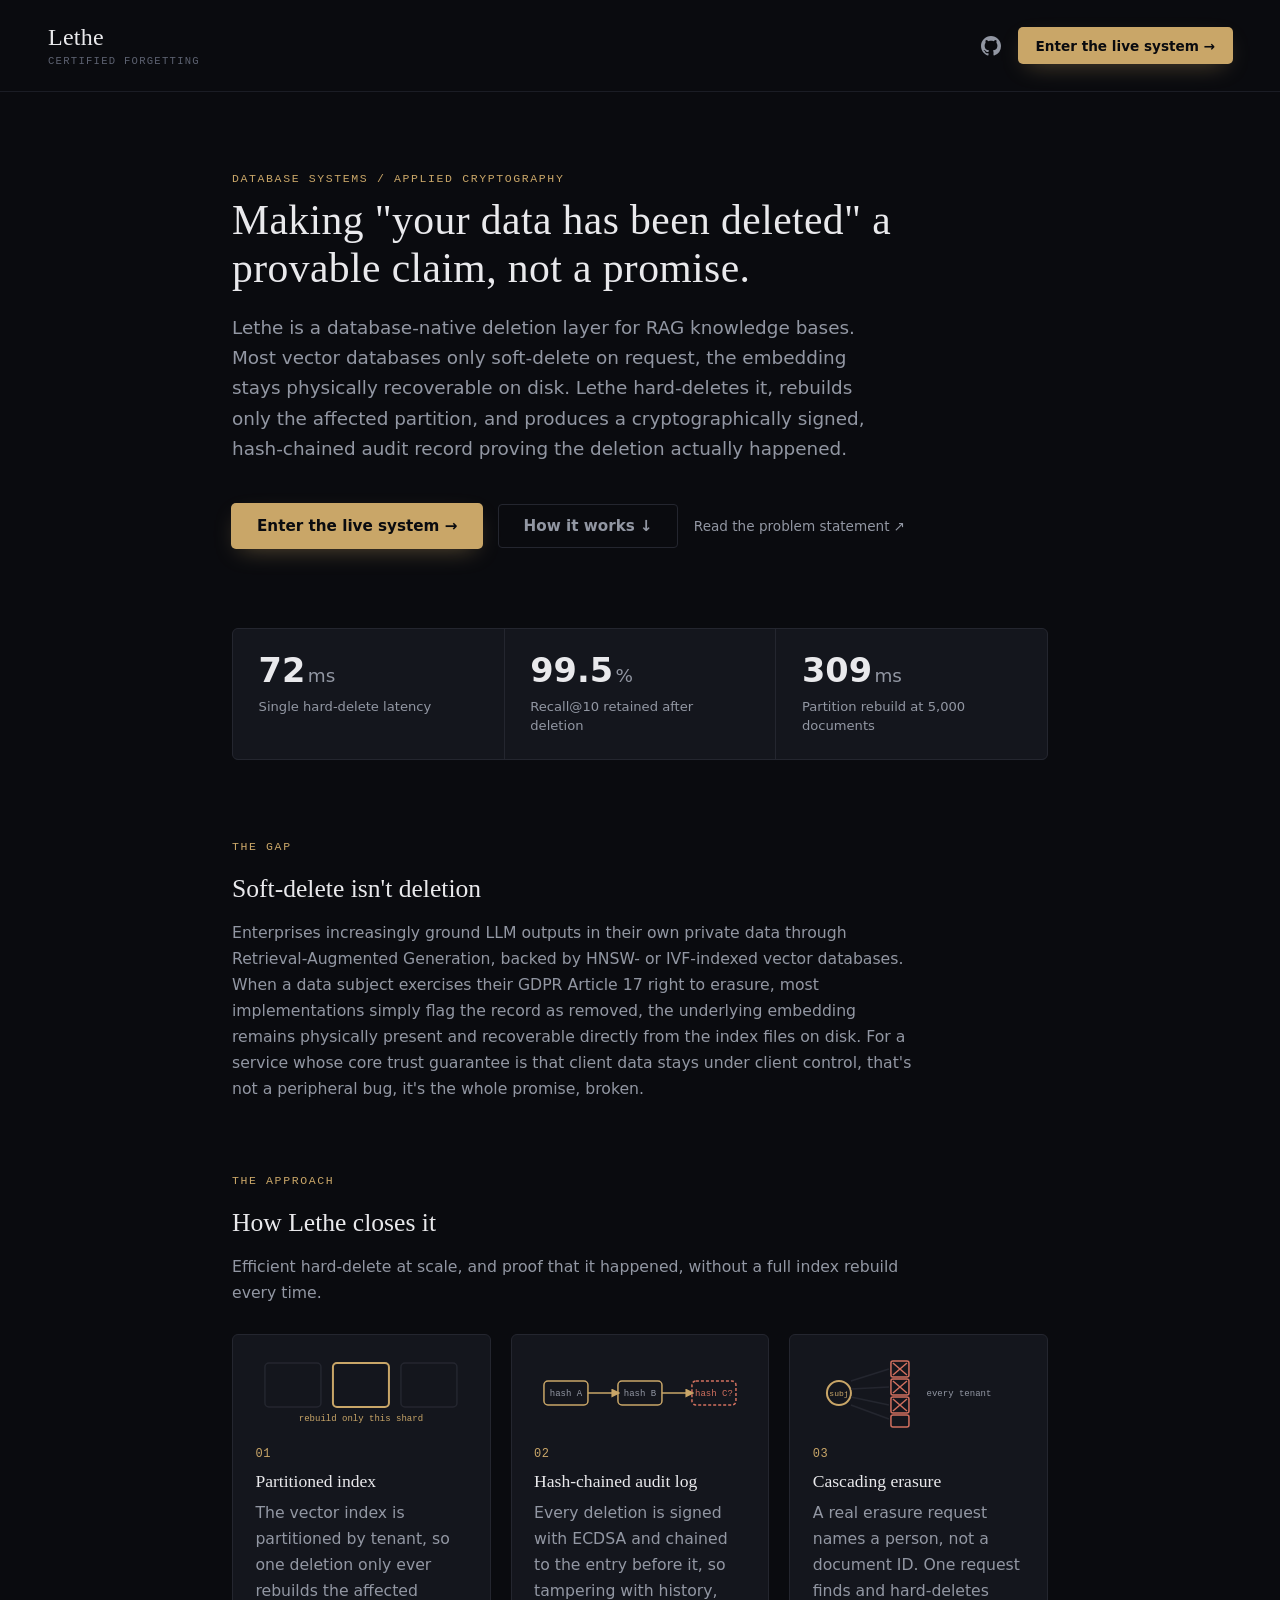
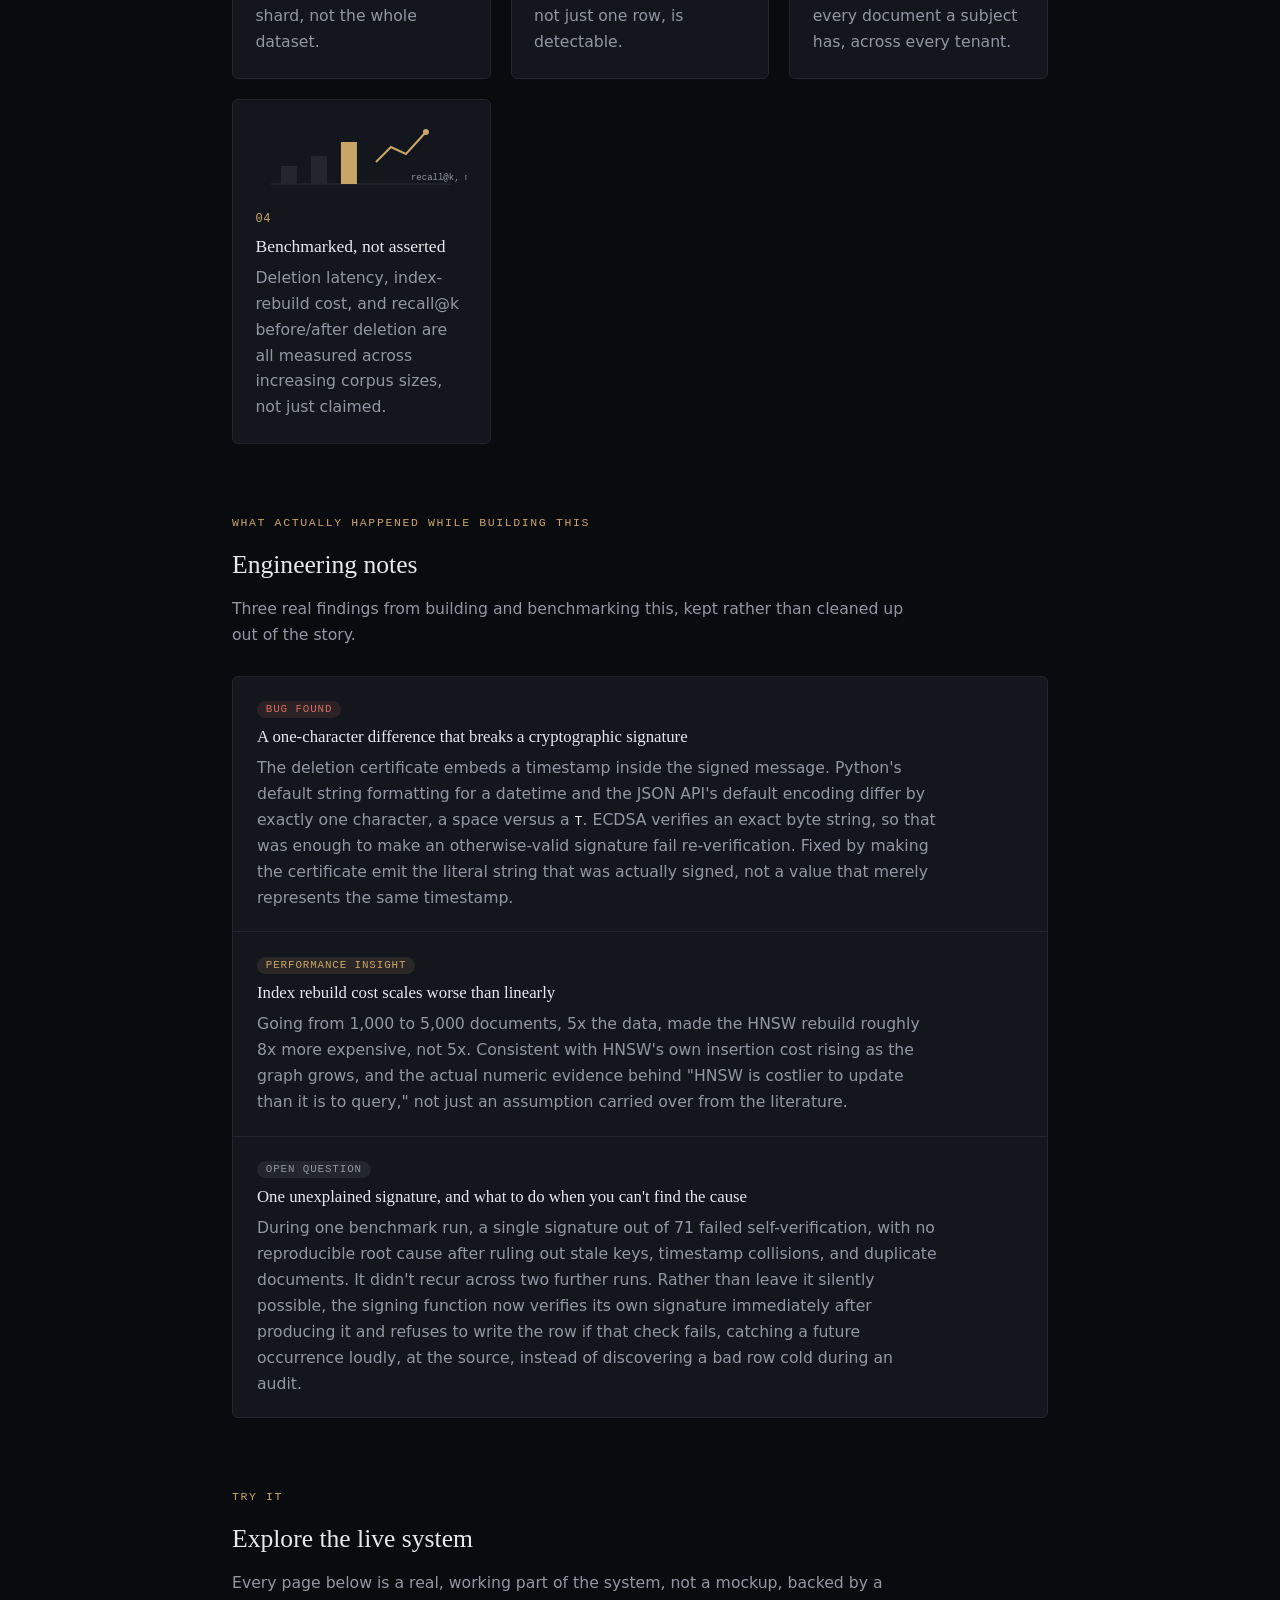
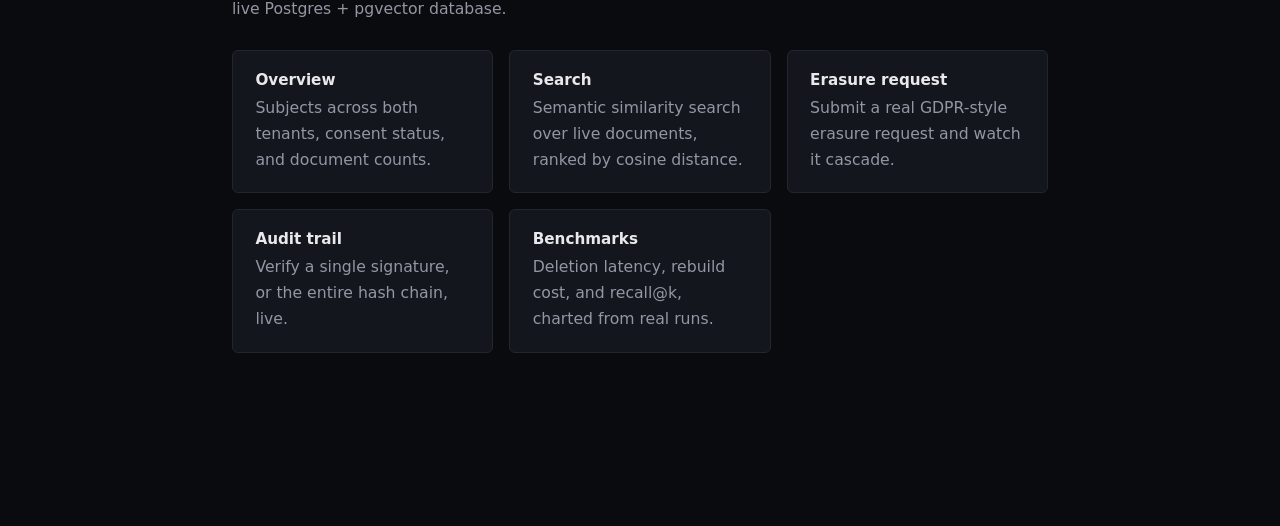
==== commit 4061a481: "Replace favicon, dedupe source link into a GitHub icon, link problem statement in hero" ====
--- a/portfolio-demo/index.html
+++ b/portfolio-demo/index.html
@@ -3,13 +3,13 @@
 <head>
 <meta charset="UTF-8" />
 <meta name="viewport" content="width=device-width, initial-scale=1" />
-<title>Lethe — Certified Forgetting</title>
+<title>Lethe · Certified Forgetting</title>
 <meta name="description" content="A database-native deletion layer that hard-deletes from a vector index and produces a cryptographically signed, hash-chained audit record proving it happened." />
 <meta property="og:title" content="Lethe — Certified Forgetting" />
 <meta property="og:description" content="Making 'your data has been deleted' a provable claim, not a promise. Partitioned hard-delete, hash-chained audit log, live demo." />
 <meta property="og:type" content="website" />
 <meta name="twitter:card" content="summary" />
-<link rel="icon" href="data:image/svg+xml,%3Csvg xmlns='http://www.w3.org/2000/svg' viewBox='0 0 100 100'%3E%3Ctext y='.9em' font-size='90'%3E%F0%9F%94%97%3C/text%3E%3C/svg%3E" />
+<link rel="icon" href="data:image/svg+xml,%3Csvg xmlns='http://www.w3.org/2000/svg' viewBox='0 0 32 32'%3E%3Crect width='32' height='32' rx='7' fill='%230a0b0f'/%3E%3Crect x='7' y='13' width='12' height='7' rx='3.5' fill='none' stroke='%23c9a668' stroke-width='2.2'/%3E%3Crect x='13' y='13' width='12' height='7' rx='3.5' fill='none' stroke='%23c9a668' stroke-width='2.2'/%3E%3C/svg%3E" />
 <link rel="stylesheet" href="style.css" />
 <style>
   html {
@@ -82,6 +82,16 @@
   .cta-primary:hover {
     transform: translateY(-1px);
     box-shadow: 0 0 0 1px var(--accent), 0 12px 28px -8px rgba(201, 166, 104, 0.6);
+  }
+
+  .github-link {
+    color: var(--text-dim);
+    display: inline-flex;
+    transition: color 0.15s;
+  }
+
+  .github-link:hover {
+    color: var(--accent);
   }
 
   .source-link {
@@ -309,8 +319,10 @@
     <div class="brand-name">Lethe</div>
     <div class="brand-tag">Certified Forgetting</div>
   </div>
-  <div style="display:flex;gap:0.9rem;align-items:center;">
-    <a href="https://github.com/devyanibishnoi/lethe" target="_blank" rel="noopener" class="source-link">View source ↗</a>
+  <div style="display:flex;gap:1.1rem;align-items:center;">
+    <a href="https://github.com/devyanibishnoi/lethe" target="_blank" rel="noopener" class="github-link" aria-label="View source on GitHub">
+      <svg viewBox="0 0 16 16" width="20" height="20" fill="currentColor"><path fill-rule="evenodd" d="M8 0C3.58 0 0 3.58 0 8c0 3.54 2.29 6.53 5.47 7.59.4.07.55-.17.55-.38 0-.19-.01-.82-.01-1.49-2.01.37-2.53-.49-2.69-.94-.09-.23-.48-.94-.82-1.13-.28-.15-.68-.52-.01-.53.63-.01 1.08.58 1.23.82.72 1.21 1.87.87 2.33.66.07-.52.28-.87.51-1.07-1.78-.2-3.64-.89-3.64-3.95 0-.87.31-1.59.82-2.15-.08-.2-.36-1.02.08-2.12 0 0 .67-.21 2.2.82.64-.18 1.32-.27 2-.27.68 0 1.36.09 2 .27 1.53-1.04 2.2-.82 2.2-.82.44 1.1.16 1.92.08 2.12.51.56.82 1.27.82 2.15 0 3.07-1.87 3.75-3.65 3.95.29.25.54.73.54 1.48 0 1.07-.01 1.93-.01 2.2 0 .21.15.46.55.38A8.01 8.01 0 0 0 16 8c0-4.42-3.58-8-8-8z"/></svg>
+    </a>
     <button class="cta-primary" onclick="window.location.href='overview.html'">Enter the live system <span class="arrow">→</span></button>
   </div>
 </div>
@@ -327,7 +339,7 @@
   <div class="cta-row">
     <button class="cta-primary" onclick="window.location.href='overview.html'">Enter the live system <span class="arrow">→</span></button>
     <button class="secondary" onclick="window.location.href='#how-it-works'">How it works ↓</button>
-    <a href="https://github.com/devyanibishnoi/lethe" target="_blank" rel="noopener" class="source-link">View source ↗</a>
+    <a href="https://github.com/devyanibishnoi/lethe/blob/main/PROBLEM_STATEMENT.md" target="_blank" rel="noopener" class="source-link">Read the problem statement ↗</a>
   </div>
 
   <div class="stat-row">
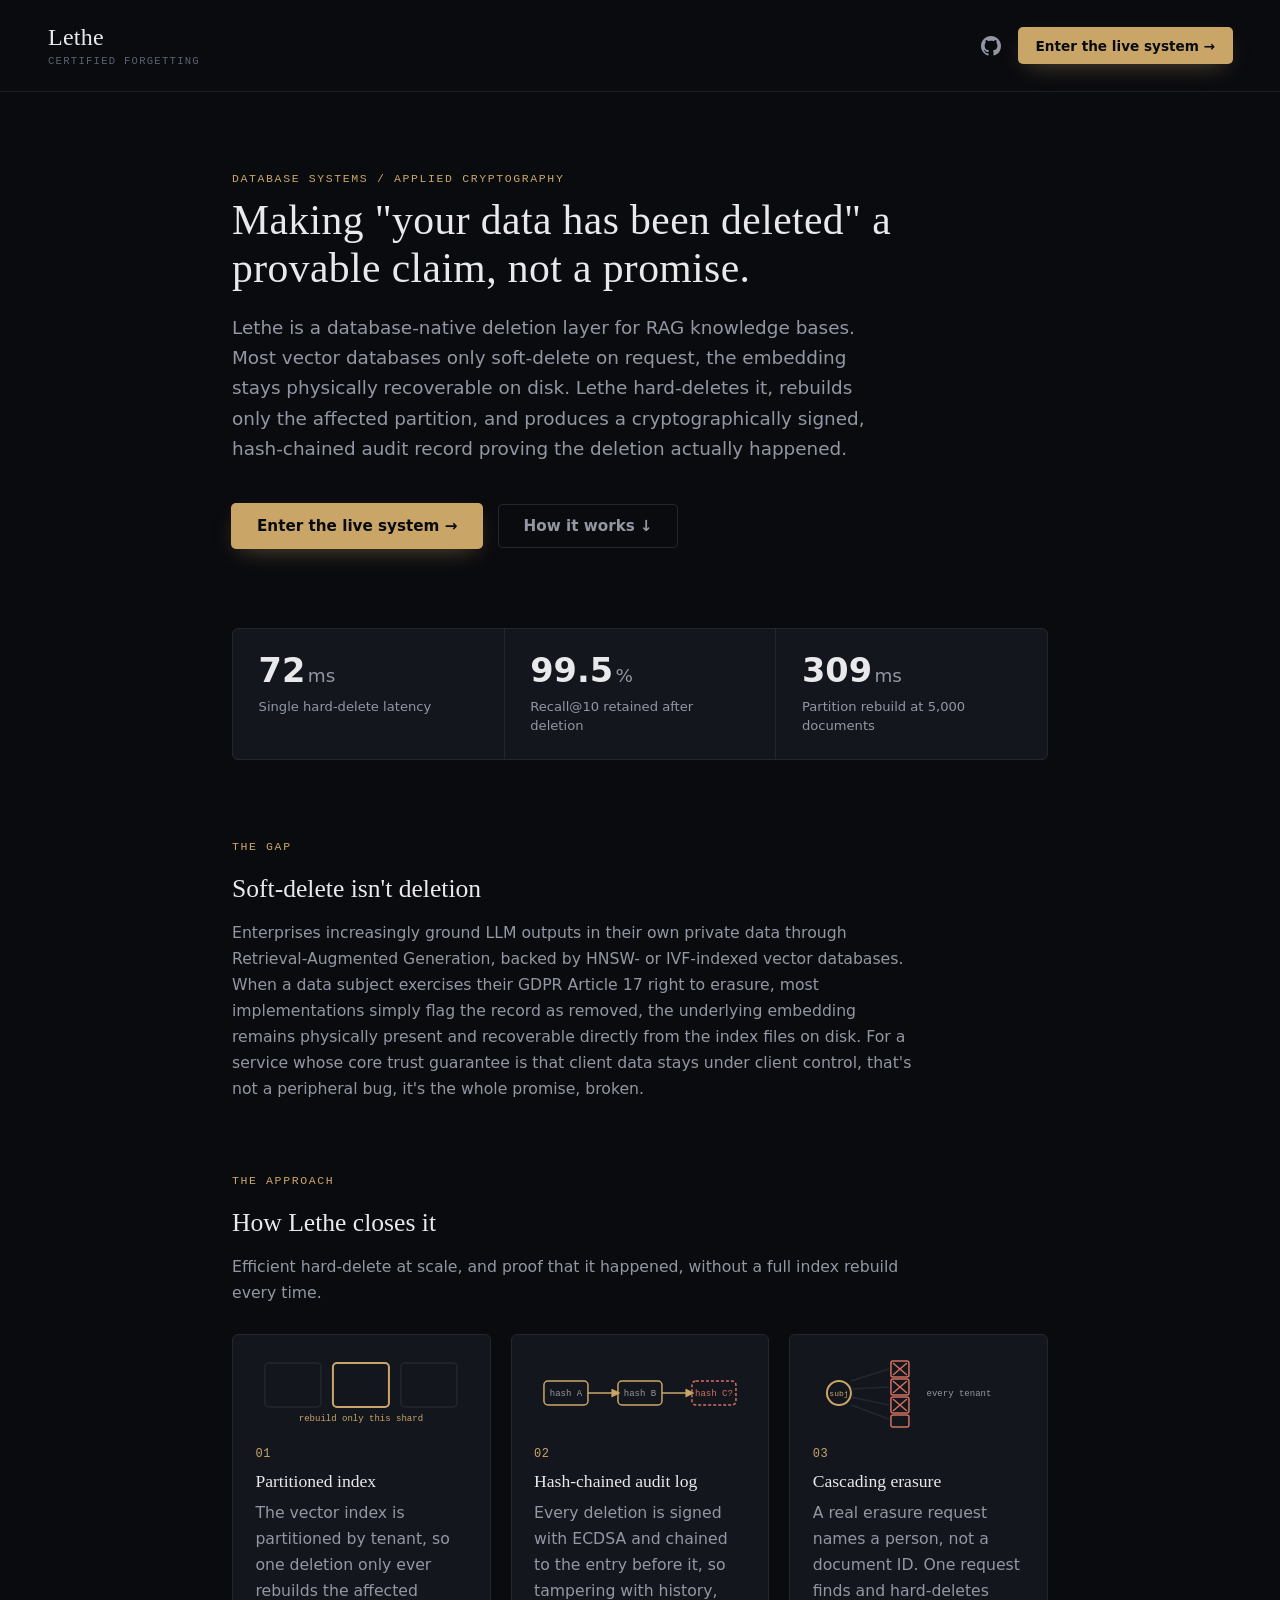
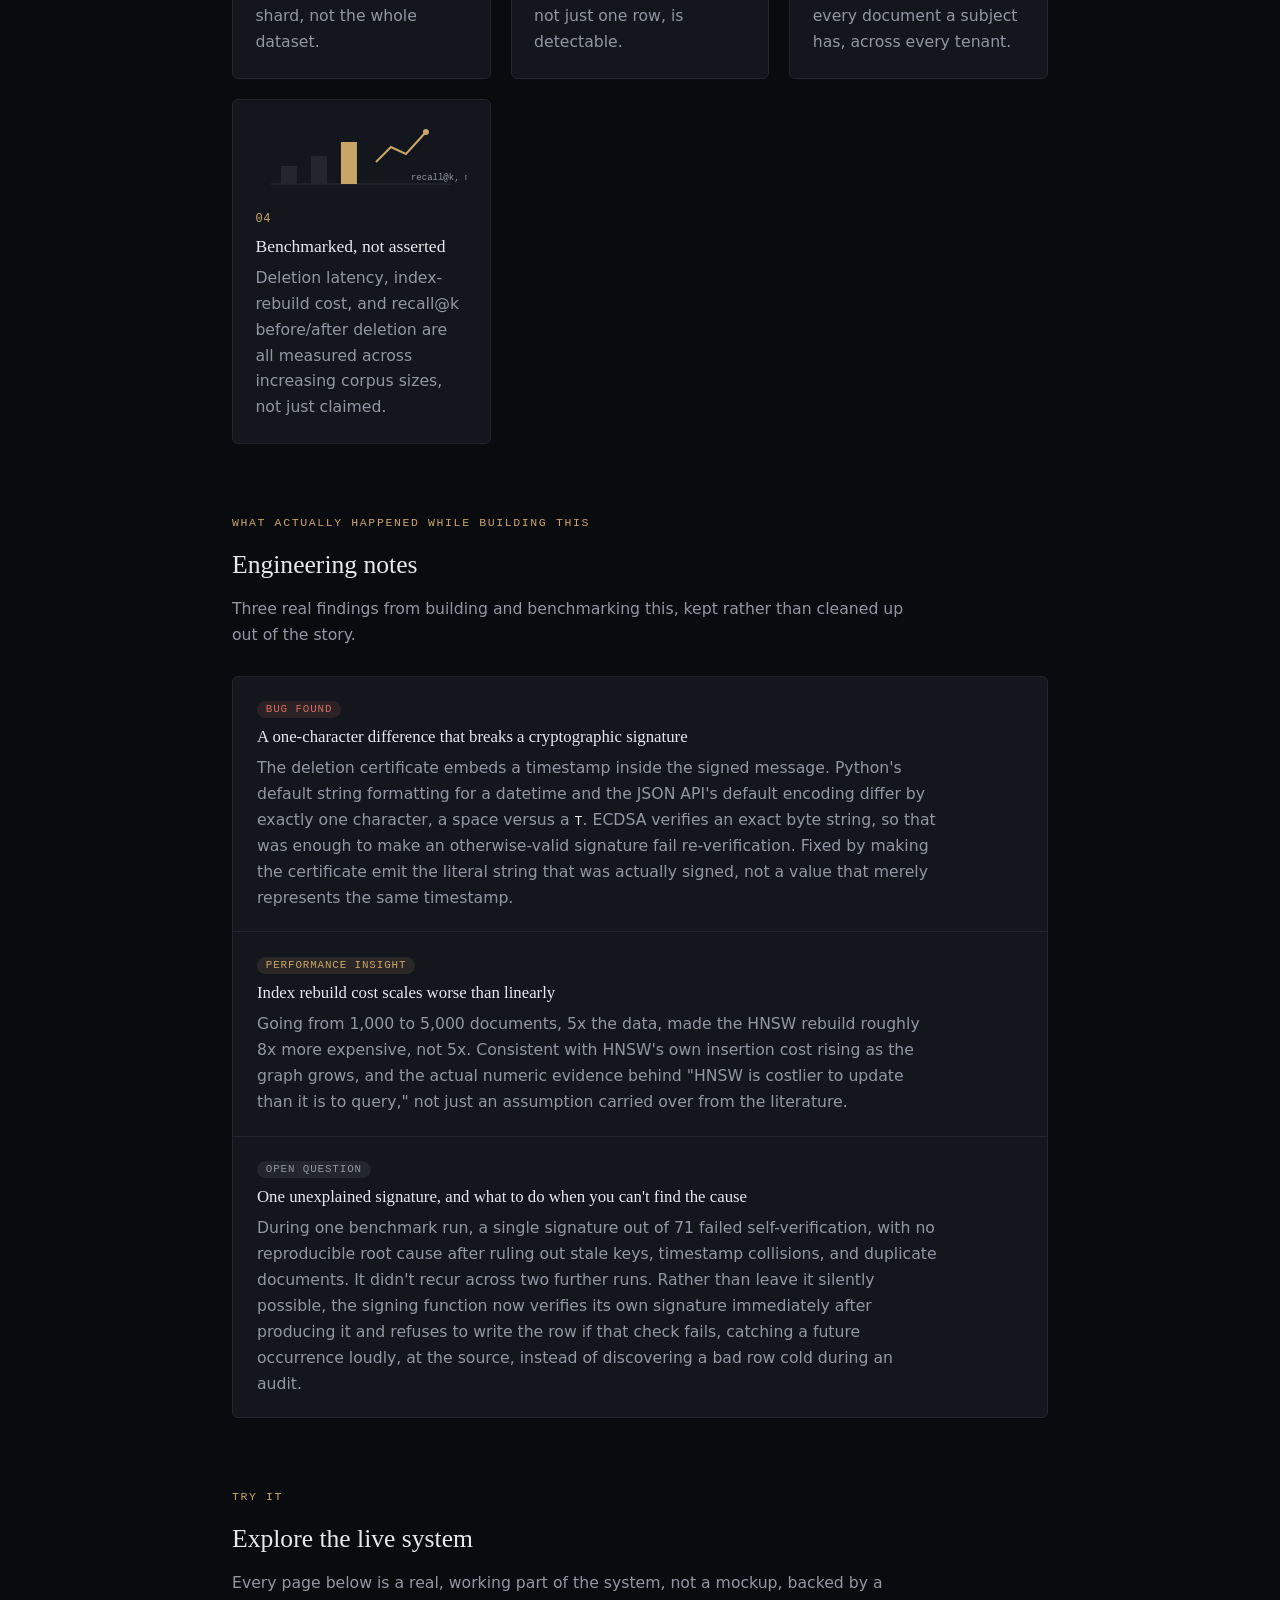
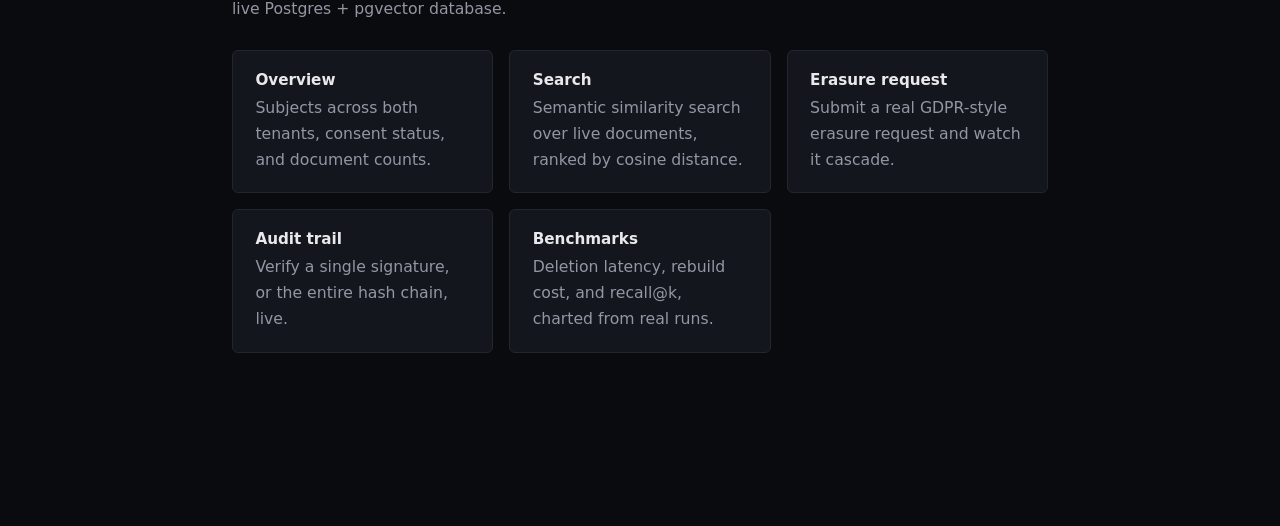
==== commit 86026568: "header updation" ====
--- a/portfolio-demo/index.html
+++ b/portfolio-demo/index.html
@@ -94,20 +94,6 @@
     color: var(--accent);
   }
 
-  .source-link {
-    color: var(--text-dim);
-    text-decoration: none;
-    font-size: 0.85rem;
-    font-weight: 500;
-    border-bottom: 1px solid transparent;
-    transition: color 0.15s, border-color 0.15s;
-  }
-
-  .source-link:hover {
-    color: var(--text);
-    border-color: var(--text-dim);
-  }
-
   .cta-primary .arrow {
     display: inline-block;
     transition: transform 0.15s;
@@ -339,7 +325,6 @@
   <div class="cta-row">
     <button class="cta-primary" onclick="window.location.href='overview.html'">Enter the live system <span class="arrow">→</span></button>
     <button class="secondary" onclick="window.location.href='#how-it-works'">How it works ↓</button>
-    <a href="https://github.com/devyanibishnoi/lethe/blob/main/PROBLEM_STATEMENT.md" target="_blank" rel="noopener" class="source-link">Read the problem statement ↗</a>
   </div>
 
   <div class="stat-row">
